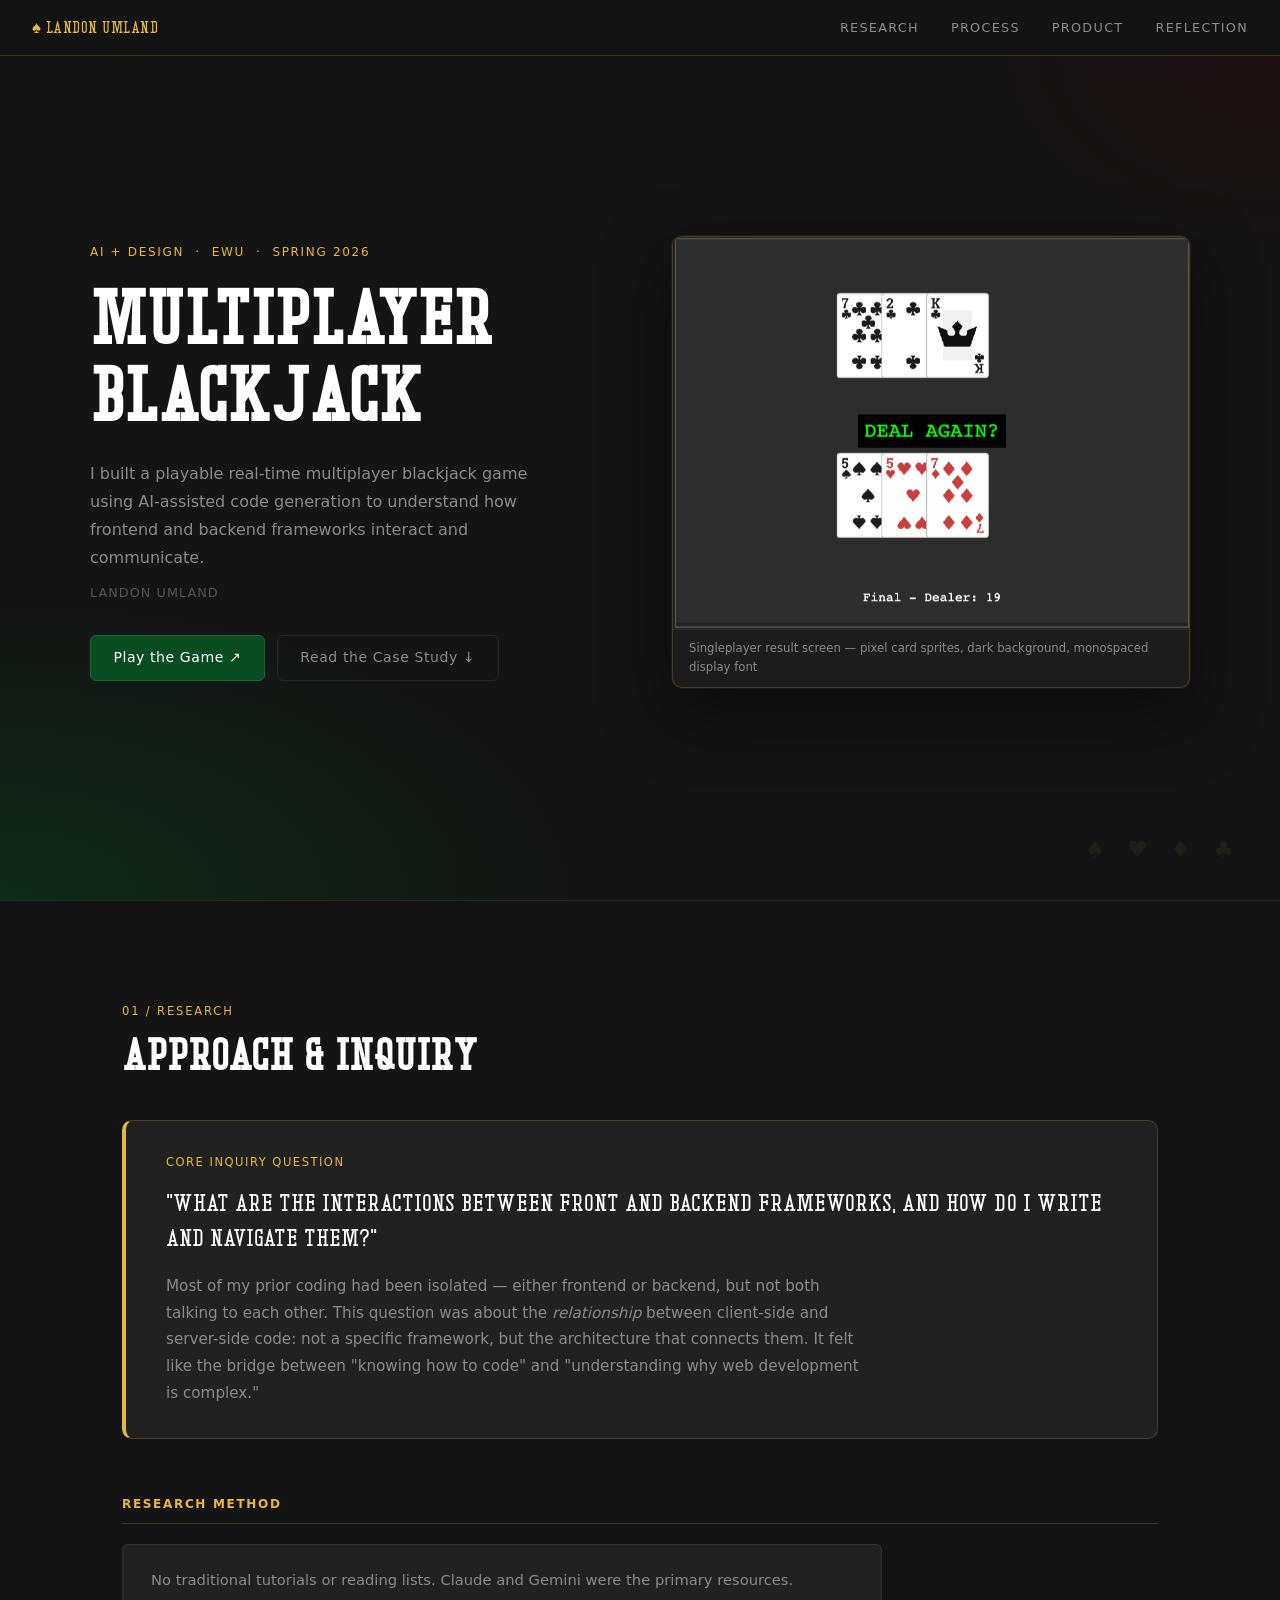
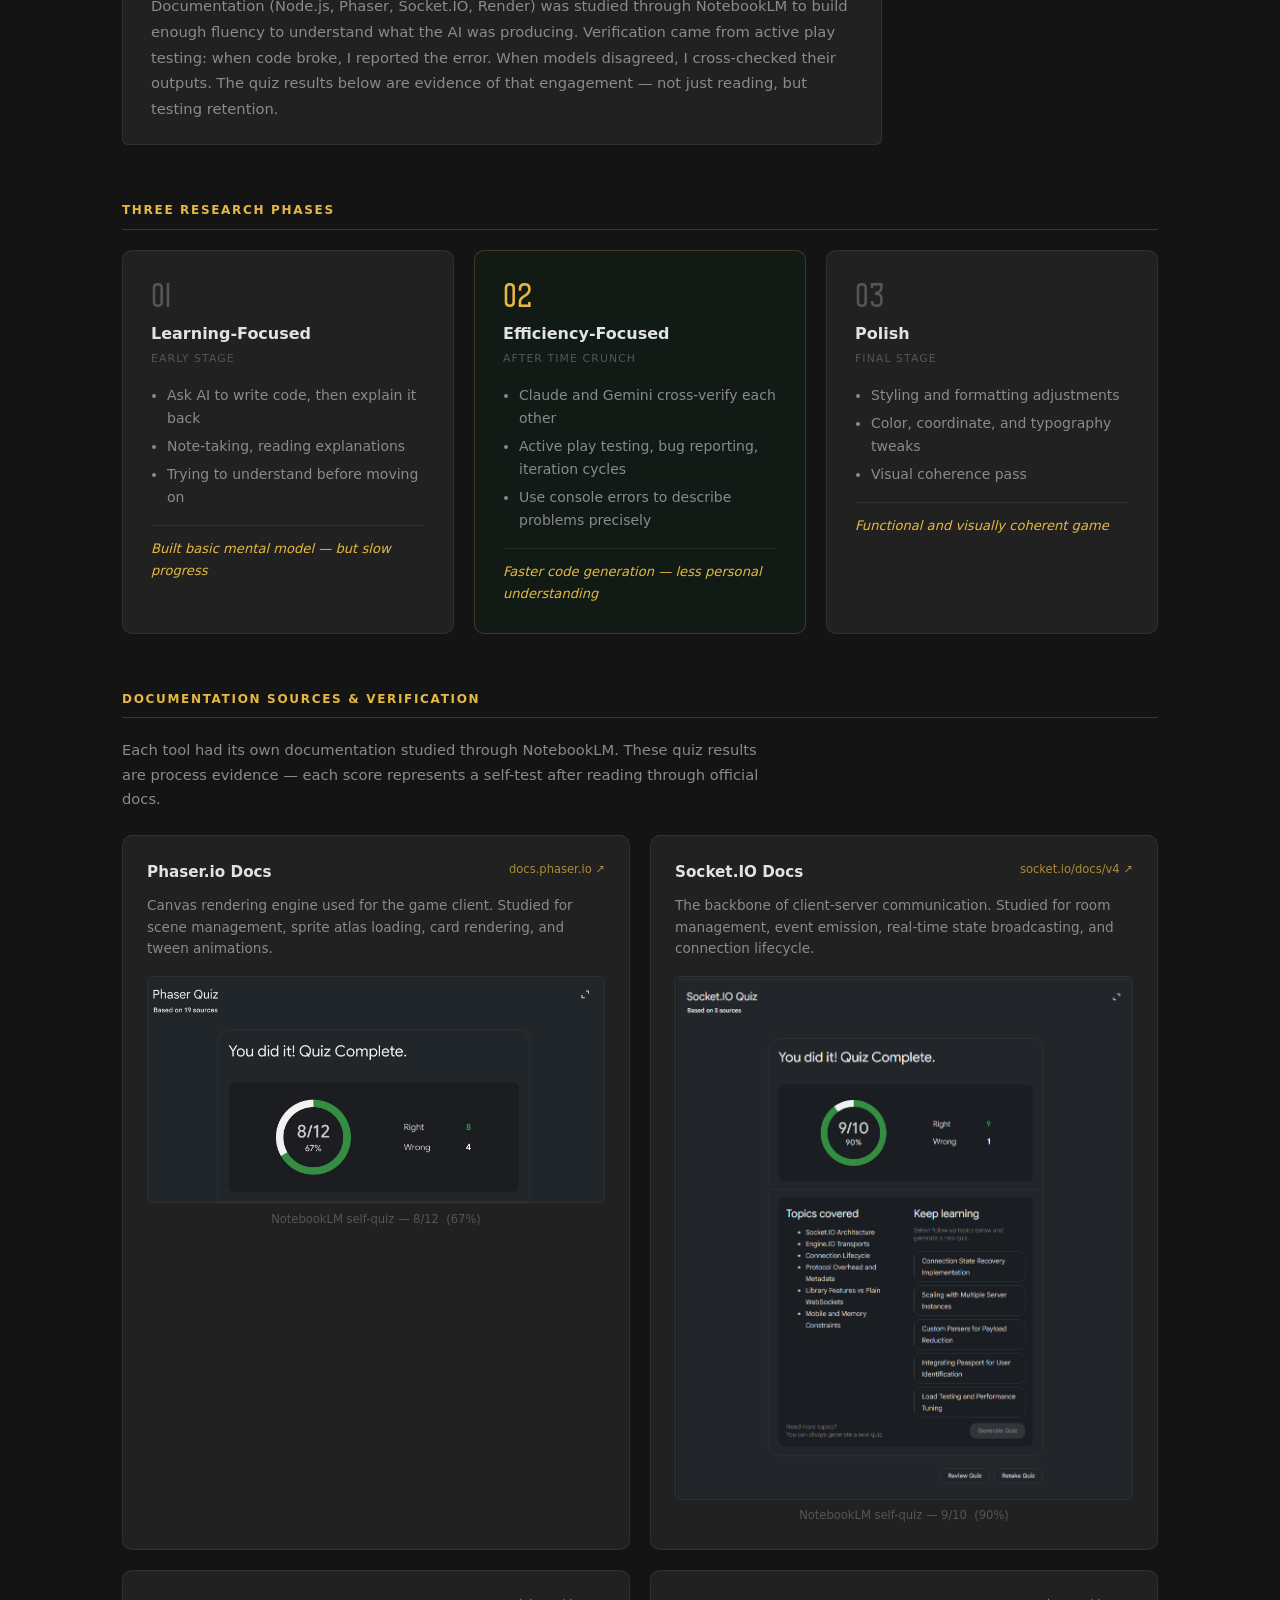
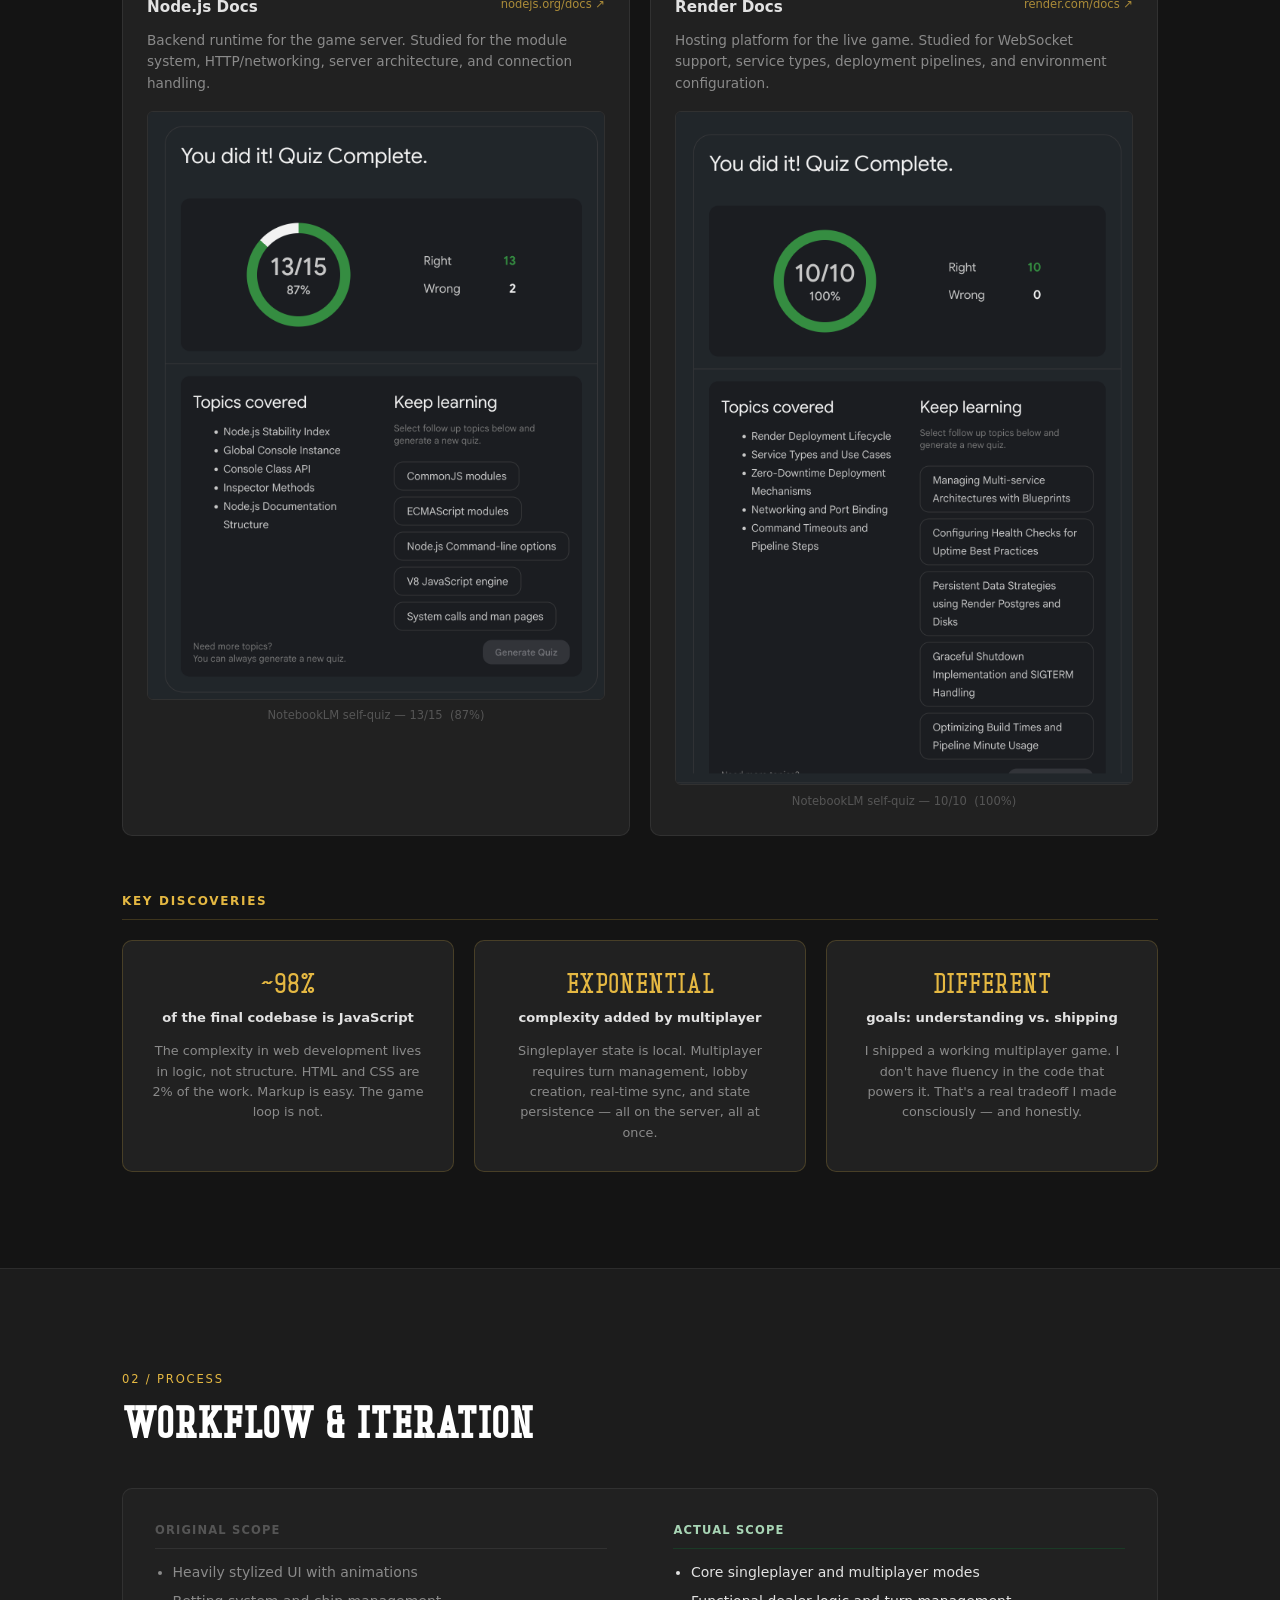
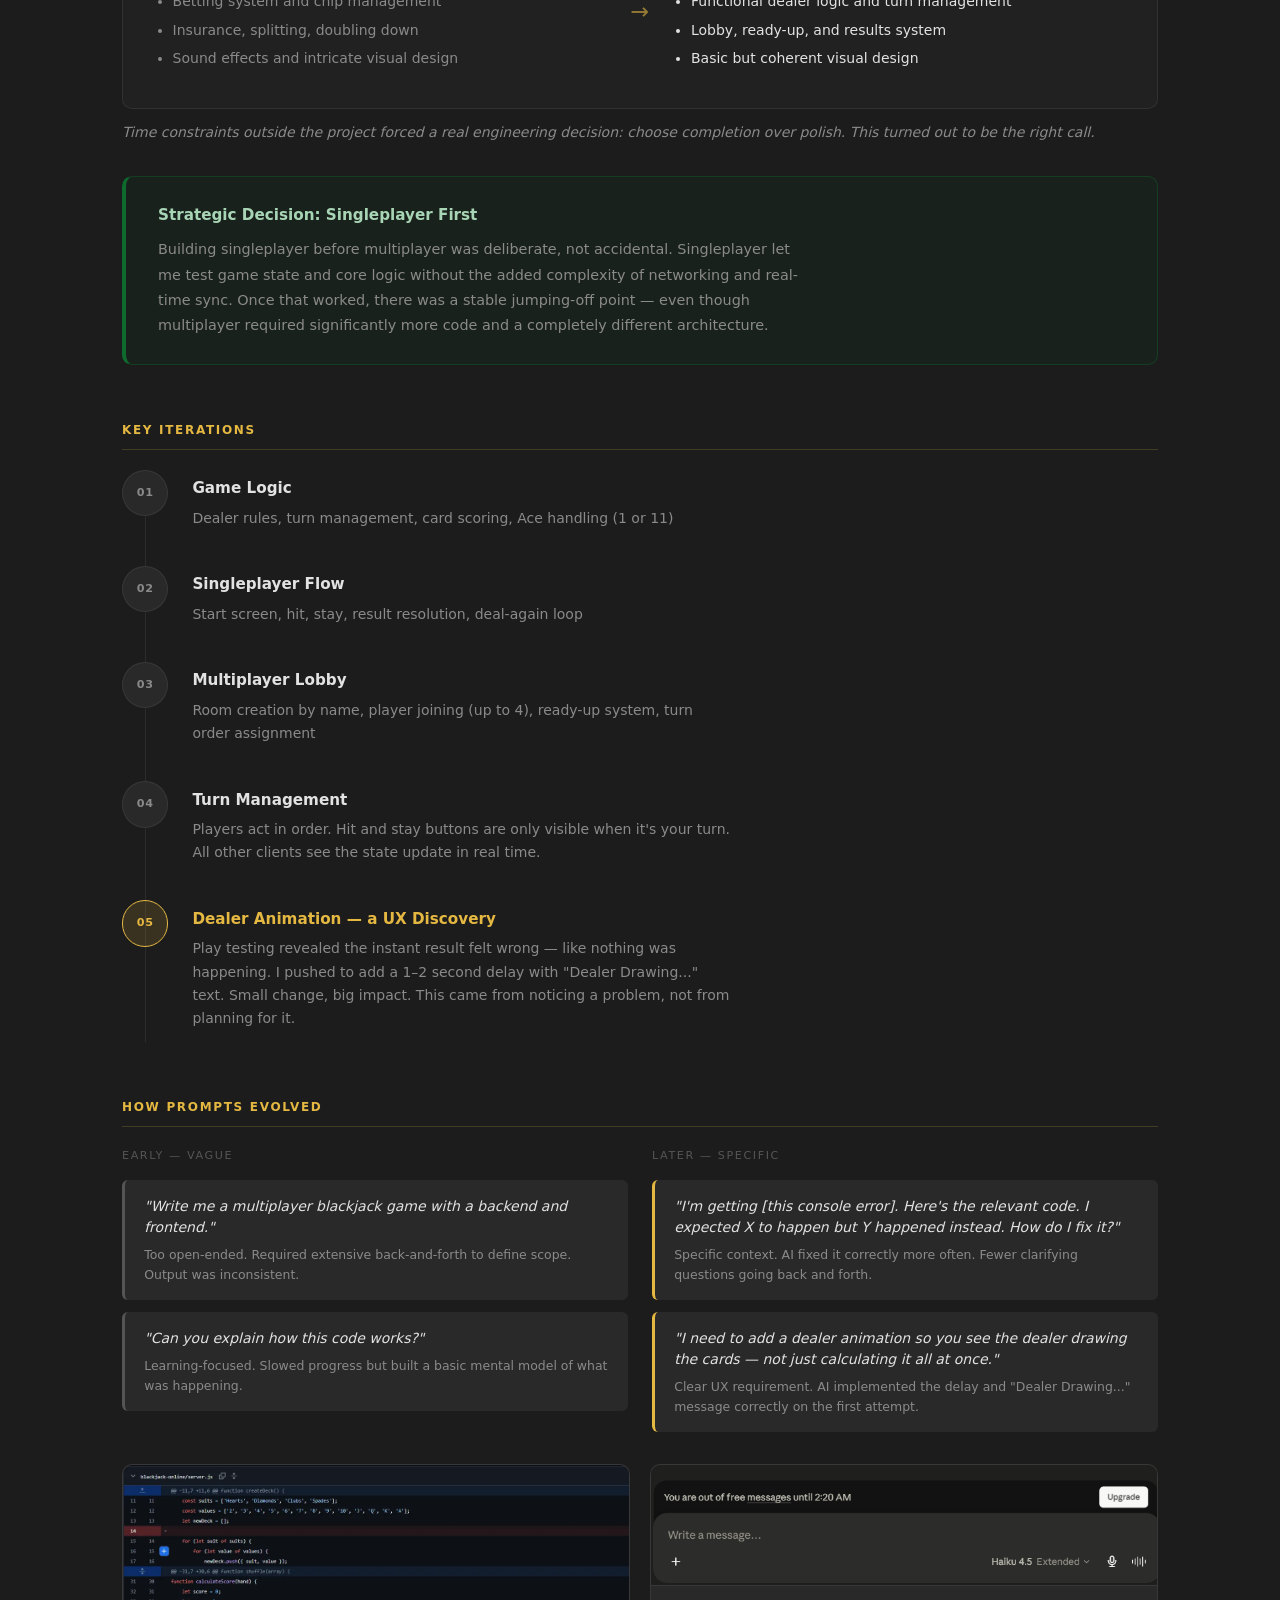
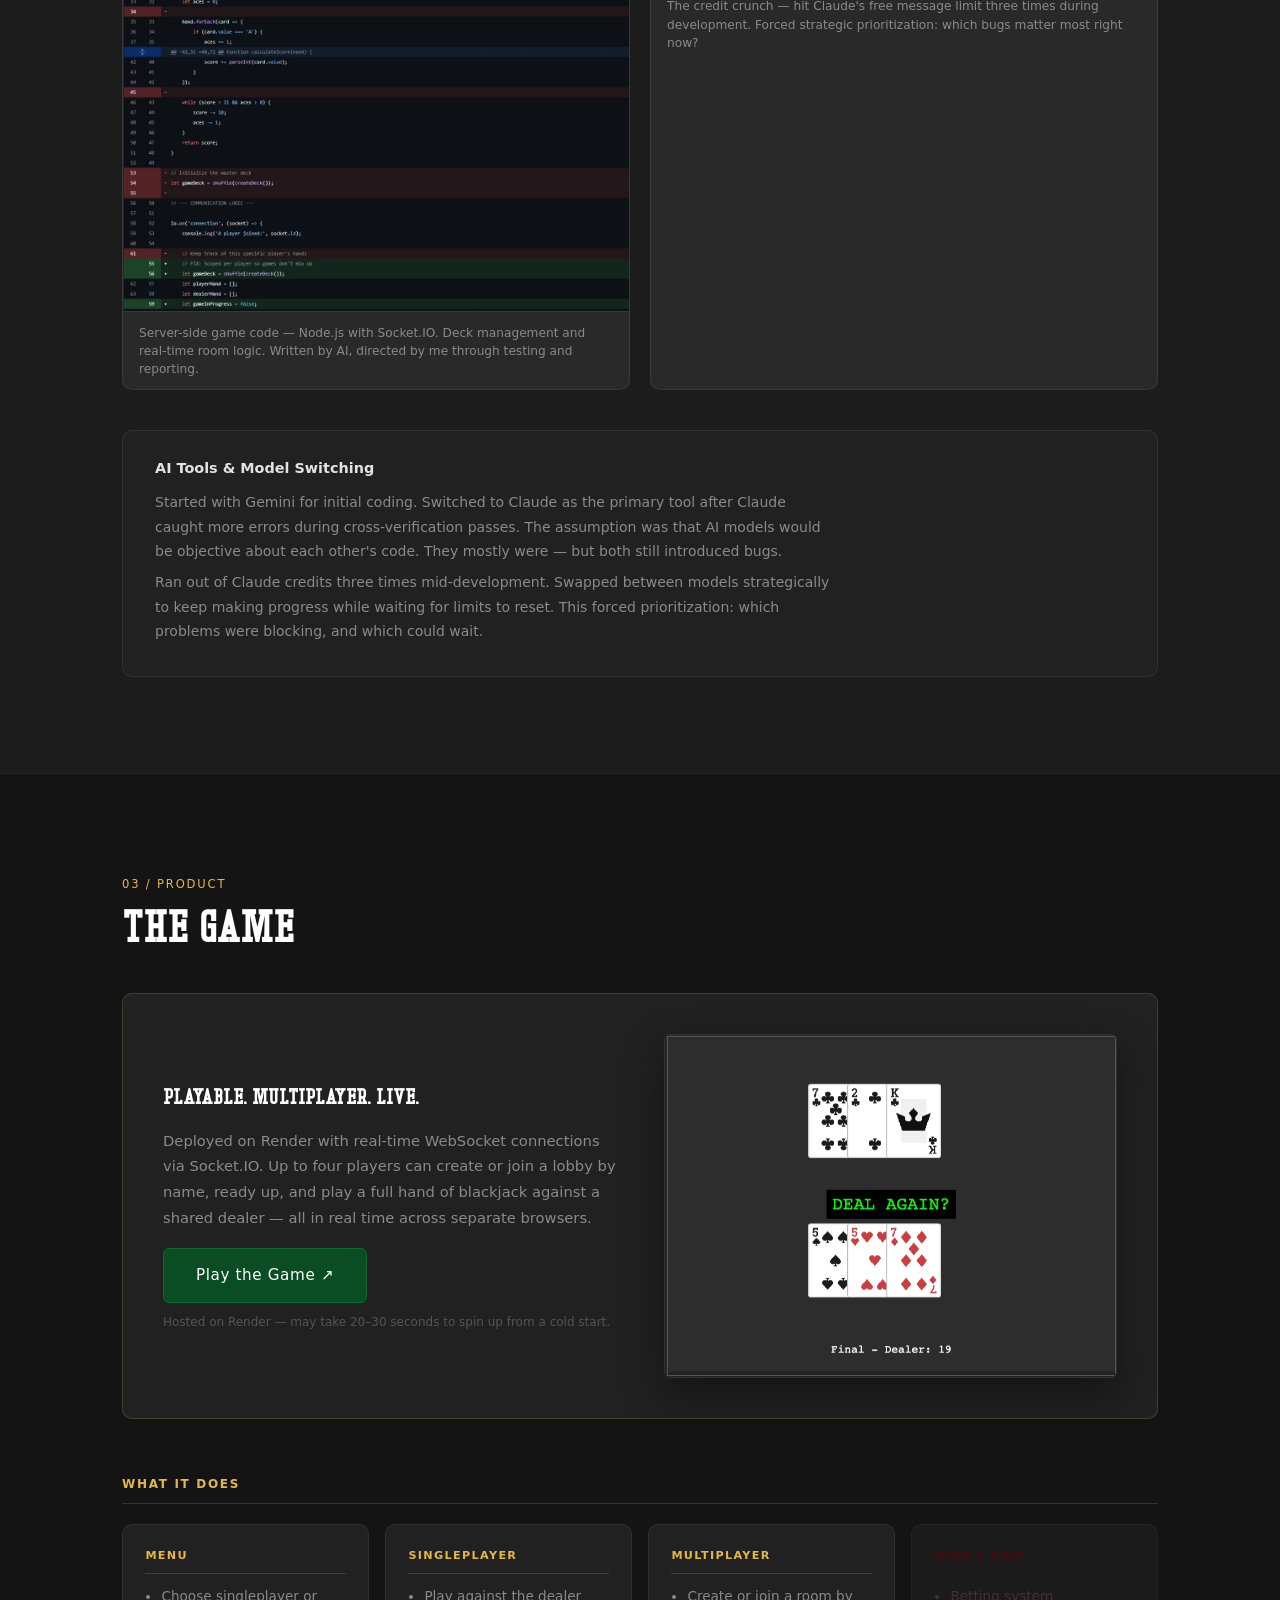
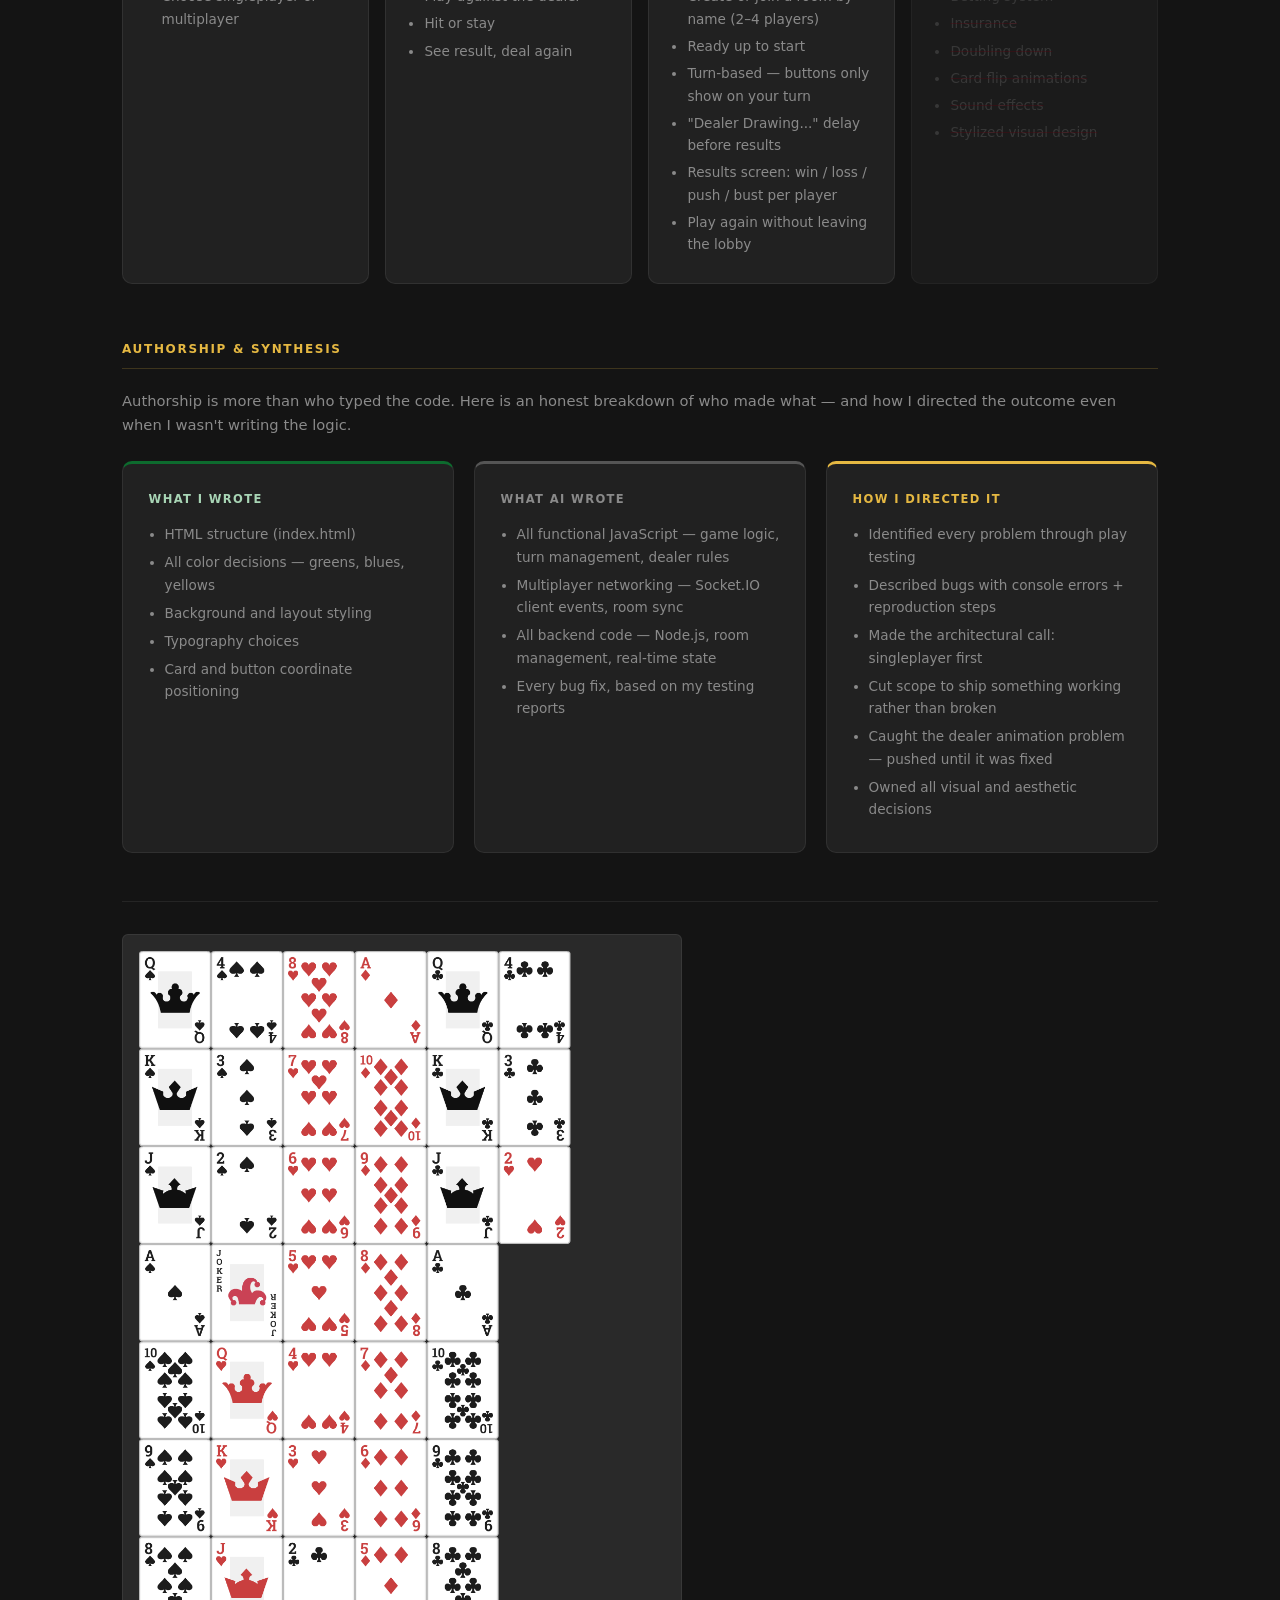
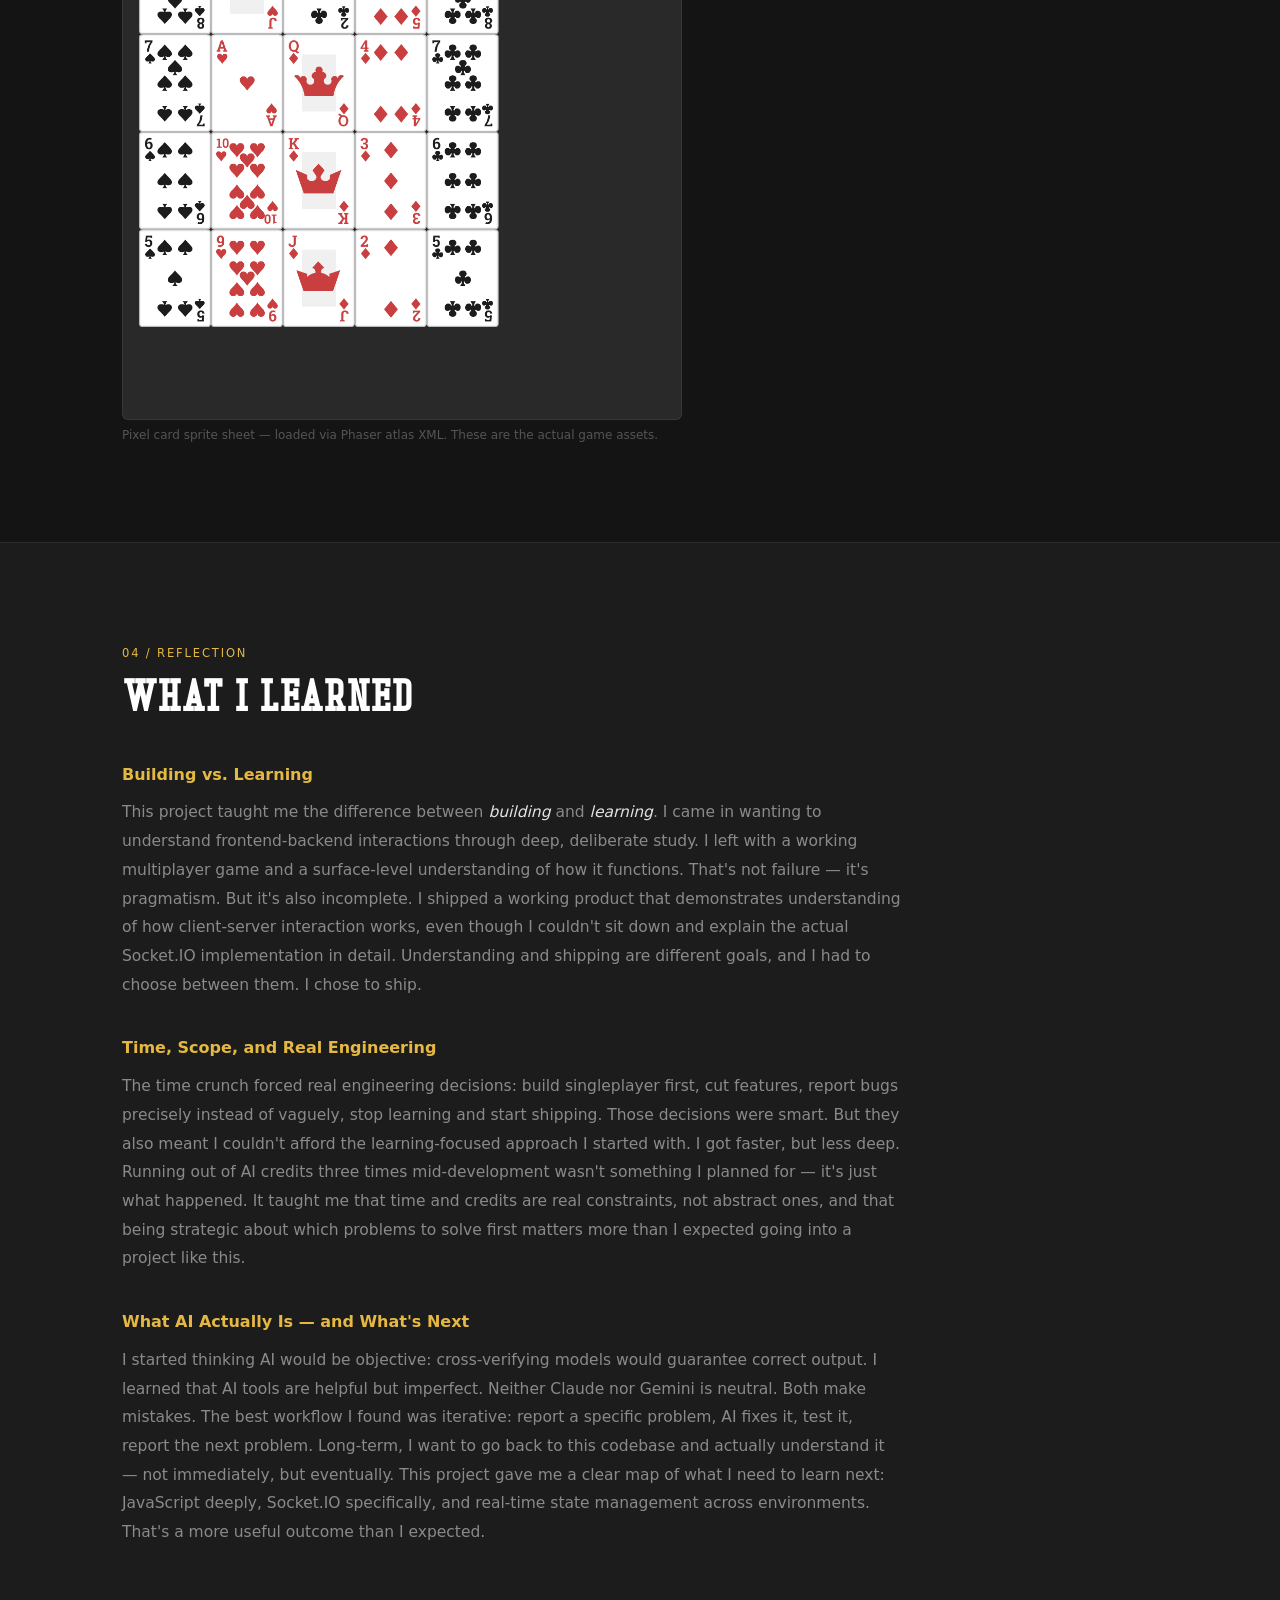
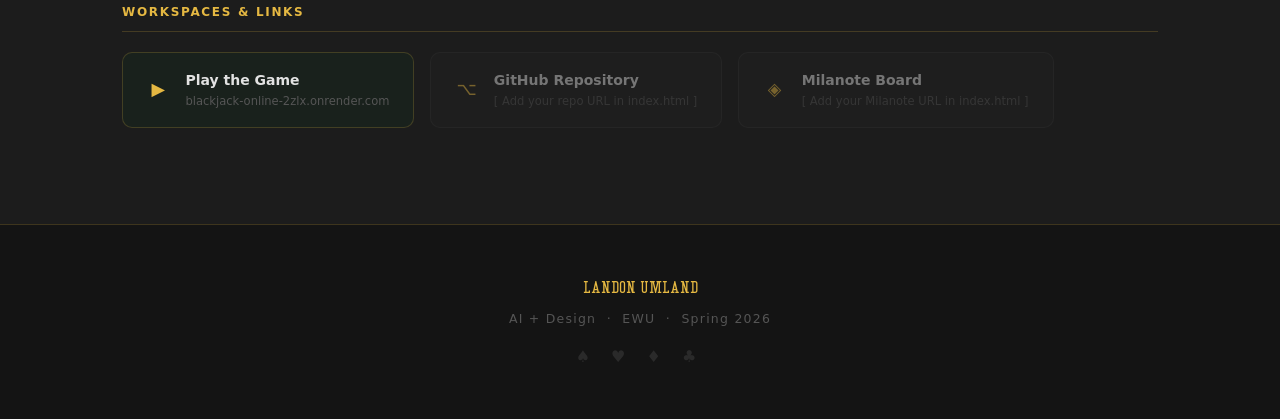
==== index.html @ e8441132 "claude code" ====
<!DOCTYPE html>
<html lang="en">
<head>
  <meta charset="UTF-8">
  <meta name="viewport" content="width=device-width, initial-scale=1.0">
  <title>Multiplayer Blackjack — Landon Umland · AI + Design</title>
  <meta name="description" content="A real-time multiplayer blackjack game built with AI collaboration. Case study by Landon Umland, AI + Design, EWU.">
  <link rel="stylesheet" href="style.css">
</head>
<body>

  <!-- ── NAVIGATION ─────────────────────── -->
  <nav class="nav" id="nav" aria-label="Site navigation">
    <span class="nav-brand">♠ Landon Umland</span>
    <ul class="nav-links" role="list">
      <li><a href="#research"   class="nav-link">Research</a></li>
      <li><a href="#process"    class="nav-link">Process</a></li>
      <li><a href="#product"    class="nav-link">Product</a></li>
      <li><a href="#reflection" class="nav-link">Reflection</a></li>
    </ul>
  </nav>

  <main>

    <!-- ════════════════════════════════════
         HERO
         ════════════════════════════════════ -->
    <section id="hero" class="hero" aria-labelledby="hero-heading">
      <div class="hero-content">

        <div class="hero-text">
          <p class="hero-meta">AI + Design &nbsp;·&nbsp; EWU &nbsp;·&nbsp; Spring 2026</p>
          <h1 class="hero-title" id="hero-heading">Multiplayer<br>Blackjack</h1>
          <p class="hero-subtitle">
            I built a playable real-time multiplayer blackjack game using AI-assisted code generation
            to understand how frontend and backend frameworks interact and communicate.
          </p>
          <p class="hero-byline">Landon Umland</p>
          <div class="hero-actions">
            <a href="https://blackjack-online-2zlx.onrender.com" target="_blank" rel="noopener" class="btn btn-primary">
              Play the Game ↗
            </a>
            <a href="#research" class="btn btn-ghost">Read the Case Study ↓</a>
          </div>
        </div>

        <figure class="hero-figure">
          <img
            src="images/game-screenshot.png"
            alt="Blackjack game showing the DEAL AGAIN screen with pixel card sprites — 7 of clubs, 2 of clubs, King of clubs vs 5 of spades, 5 of hearts, 7 of diamonds"
          >
          <figcaption>Singleplayer result screen — pixel card sprites, dark background, monospaced display font</figcaption>
        </figure>

      </div>

      <!-- Decorative suit symbols -->
      <div class="hero-suits" aria-hidden="true">
        <span>♠</span><span>♥</span><span>♦</span><span>♣</span>
      </div>
    </section>


    <!-- ════════════════════════════════════
         01 / RESEARCH
         Approach, Inquiry, Evidence
         ════════════════════════════════════ -->
    <section id="research" class="section" aria-labelledby="research-heading">
      <div class="container">

        <header class="section-header">
          <span class="section-label">01 / Research</span>
          <h2 class="section-title" id="research-heading">Approach &amp; Inquiry</h2>
        </header>

        <!-- Core Inquiry Question -->
        <div class="inquiry-block">
          <p class="inquiry-label">Core Inquiry Question</p>
          <blockquote class="inquiry-question">
            "What are the interactions between front and backend frameworks,
            and how do I write and navigate them?"
          </blockquote>
          <p class="inquiry-why">
            Most of my prior coding had been isolated — either frontend or backend, but not both talking to each other.
            This question was about the <em>relationship</em> between client-side and server-side code:
            not a specific framework, but the architecture that connects them.
            It felt like the bridge between "knowing how to code" and "understanding why web development is complex."
          </p>
        </div>

        <!-- Research Method -->
        <h3 class="subsection-title">Research Method</h3>
        <div class="method-block">
          No traditional tutorials or reading lists. Claude and Gemini were the primary resources.
          Documentation (Node.js, Phaser, Socket.IO, Render) was studied through NotebookLM to build
          enough fluency to understand what the AI was producing. Verification came from active play testing:
          when code broke, I reported the error. When models disagreed, I cross-checked their outputs.
          The quiz results below are evidence of that engagement — not just reading, but testing retention.
        </div>

        <!-- Research Phases -->
        <h3 class="subsection-title">Three Research Phases</h3>
        <div class="phase-grid">

          <article class="phase-card">
            <span class="phase-number" aria-hidden="true">01</span>
            <h4 class="phase-title">Learning-Focused</h4>
            <p class="phase-tag">Early Stage</p>
            <ul class="phase-list">
              <li>Ask AI to write code, then explain it back</li>
              <li>Note-taking, reading explanations</li>
              <li>Trying to understand before moving on</li>
            </ul>
            <p class="phase-outcome">Built basic mental model — but slow progress</p>
          </article>

          <article class="phase-card phase-card--active">
            <span class="phase-number" aria-hidden="true">02</span>
            <h4 class="phase-title">Efficiency-Focused</h4>
            <p class="phase-tag">After Time Crunch</p>
            <ul class="phase-list">
              <li>Claude and Gemini cross-verify each other</li>
              <li>Active play testing, bug reporting, iteration cycles</li>
              <li>Use console errors to describe problems precisely</li>
            </ul>
            <p class="phase-outcome">Faster code generation — less personal understanding</p>
          </article>

          <article class="phase-card">
            <span class="phase-number" aria-hidden="true">03</span>
            <h4 class="phase-title">Polish</h4>
            <p class="phase-tag">Final Stage</p>
            <ul class="phase-list">
              <li>Styling and formatting adjustments</li>
              <li>Color, coordinate, and typography tweaks</li>
              <li>Visual coherence pass</li>
            </ul>
            <p class="phase-outcome">Functional and visually coherent game</p>
          </article>

        </div>

        <!-- Documentation Sources + Quiz Evidence -->
        <h3 class="subsection-title">Documentation Sources &amp; Verification</h3>
        <p class="source-intro">
          Each tool had its own documentation studied through NotebookLM. These quiz results are process
          evidence — each score represents a self-test after reading through official docs.
        </p>

        <div class="evidence-grid">

          <article class="evidence-card">
            <div class="evidence-header">
              <h4>Phaser.io Docs</h4>
              <a href="https://docs.phaser.io/" target="_blank" rel="noopener" class="source-link">docs.phaser.io ↗</a>
            </div>
            <p class="evidence-desc">
              Canvas rendering engine used for the game client. Studied for scene management,
              sprite atlas loading, card rendering, and tween animations.
            </p>
            <figure class="evidence-figure">
              <img src="images/quiz-phaser.png" alt="Phaser NotebookLM quiz result: 8 out of 12 correct, 67%" loading="lazy">
              <figcaption>NotebookLM self-quiz — 8/12 &nbsp;(67%)</figcaption>
            </figure>
          </article>

          <article class="evidence-card">
            <div class="evidence-header">
              <h4>Socket.IO Docs</h4>
              <a href="https://socket.io/docs/v4/" target="_blank" rel="noopener" class="source-link">socket.io/docs/v4 ↗</a>
            </div>
            <p class="evidence-desc">
              The backbone of client-server communication. Studied for room management,
              event emission, real-time state broadcasting, and connection lifecycle.
            </p>
            <figure class="evidence-figure">
              <img src="images/quiz-socketio.png" alt="Socket.IO NotebookLM quiz result: 9 out of 10 correct, 90%" loading="lazy">
              <figcaption>NotebookLM self-quiz — 9/10 &nbsp;(90%)</figcaption>
            </figure>
          </article>

          <article class="evidence-card">
            <div class="evidence-header">
              <h4>Node.js Docs</h4>
              <a href="https://nodejs.org/docs/latest/api/" target="_blank" rel="noopener" class="source-link">nodejs.org/docs ↗</a>
            </div>
            <p class="evidence-desc">
              Backend runtime for the game server. Studied for the module system,
              HTTP/networking, server architecture, and connection handling.
            </p>
            <figure class="evidence-figure">
              <img src="images/quiz-nodejs.png" alt="Node.js NotebookLM quiz result: 13 out of 15 correct, 87%" loading="lazy">
              <figcaption>NotebookLM self-quiz — 13/15 &nbsp;(87%)</figcaption>
            </figure>
          </article>

          <article class="evidence-card">
            <div class="evidence-header">
              <h4>Render Docs</h4>
              <a href="https://render.com/docs" target="_blank" rel="noopener" class="source-link">render.com/docs ↗</a>
            </div>
            <p class="evidence-desc">
              Hosting platform for the live game. Studied for WebSocket support, service types,
              deployment pipelines, and environment configuration.
            </p>
            <figure class="evidence-figure">
              <img src="images/quiz-render.png" alt="Render NotebookLM quiz result: 10 out of 10 correct, 100%" loading="lazy">
              <figcaption>NotebookLM self-quiz — 10/10 &nbsp;(100%)</figcaption>
            </figure>
          </article>

        </div>

        <!-- Key Discoveries -->
        <h3 class="subsection-title">Key Discoveries</h3>
        <div class="discovery-grid">

          <div class="discovery-card">
            <p class="discovery-stat">~98%</p>
            <p class="discovery-label">of the final codebase is JavaScript</p>
            <p class="discovery-note">
              The complexity in web development lives in logic, not structure.
              HTML and CSS are 2% of the work. Markup is easy. The game loop is not.
            </p>
          </div>

          <div class="discovery-card">
            <p class="discovery-stat">Exponential</p>
            <p class="discovery-label">complexity added by multiplayer</p>
            <p class="discovery-note">
              Singleplayer state is local. Multiplayer requires turn management, lobby creation,
              real-time sync, and state persistence — all on the server, all at once.
            </p>
          </div>

          <div class="discovery-card">
            <p class="discovery-stat">Different</p>
            <p class="discovery-label">goals: understanding vs. shipping</p>
            <p class="discovery-note">
              I shipped a working multiplayer game. I don't have fluency in the code that powers it.
              That's a real tradeoff I made consciously — and honestly.
            </p>
          </div>

        </div>

      </div>
    </section>


    <!-- ════════════════════════════════════
         02 / PROCESS
         Workflow, Iteration, Pivots
         ════════════════════════════════════ -->
    <section id="process" class="section section--alt" aria-labelledby="process-heading">
      <div class="container">

        <header class="section-header">
          <span class="section-label">02 / Process</span>
          <h2 class="section-title" id="process-heading">Workflow &amp; Iteration</h2>
        </header>

        <!-- Scope Pivot -->
        <div class="pivot-block">
          <div class="pivot-col">
            <h3 class="pivot-label pivot-label--original">Original Scope</h3>
            <ul class="pivot-list">
              <li>Heavily stylized UI with animations</li>
              <li>Betting system and chip management</li>
              <li>Insurance, splitting, doubling down</li>
              <li>Sound effects and intricate visual design</li>
            </ul>
          </div>
          <div class="pivot-arrow" aria-hidden="true">→</div>
          <div class="pivot-col">
            <h3 class="pivot-label pivot-label--actual">Actual Scope</h3>
            <ul class="pivot-list pivot-list--actual">
              <li>Core singleplayer and multiplayer modes</li>
              <li>Functional dealer logic and turn management</li>
              <li>Lobby, ready-up, and results system</li>
              <li>Basic but coherent visual design</li>
            </ul>
          </div>
        </div>
        <p class="pivot-reason">
          Time constraints outside the project forced a real engineering decision: choose completion over polish.
          This turned out to be the right call.
        </p>

        <!-- Strategic Decision -->
        <div class="strategy-callout">
          <h3>Strategic Decision: Singleplayer First</h3>
          <p>
            Building singleplayer before multiplayer was deliberate, not accidental. Singleplayer let me test
            game state and core logic without the added complexity of networking and real-time sync.
            Once that worked, there was a stable jumping-off point — even though multiplayer required
            significantly more code and a completely different architecture.
          </p>
        </div>

        <!-- Iteration Timeline -->
        <h3 class="subsection-title">Key Iterations</h3>
        <ol class="timeline">

          <li class="timeline-item">
            <span class="timeline-number">01</span>
            <div class="timeline-content">
              <h4>Game Logic</h4>
              <p>Dealer rules, turn management, card scoring, Ace handling (1 or 11)</p>
            </div>
          </li>

          <li class="timeline-item">
            <span class="timeline-number">02</span>
            <div class="timeline-content">
              <h4>Singleplayer Flow</h4>
              <p>Start screen, hit, stay, result resolution, deal-again loop</p>
            </div>
          </li>

          <li class="timeline-item">
            <span class="timeline-number">03</span>
            <div class="timeline-content">
              <h4>Multiplayer Lobby</h4>
              <p>Room creation by name, player joining (up to 4), ready-up system, turn order assignment</p>
            </div>
          </li>

          <li class="timeline-item">
            <span class="timeline-number">04</span>
            <div class="timeline-content">
              <h4>Turn Management</h4>
              <p>
                Players act in order. Hit and stay buttons are only visible when it's your turn.
                All other clients see the state update in real time.
              </p>
            </div>
          </li>

          <li class="timeline-item timeline-item--gold">
            <span class="timeline-number">05</span>
            <div class="timeline-content">
              <h4>Dealer Animation — a UX Discovery</h4>
              <p>
                Play testing revealed the instant result felt wrong — like nothing was happening.
                I pushed to add a 1–2 second delay with "Dealer Drawing..." text. Small change, big impact.
                This came from noticing a problem, not from planning for it.
              </p>
            </div>
          </li>

        </ol>

        <!-- Prompt Evolution -->
        <h3 class="subsection-title">How Prompts Evolved</h3>
        <div class="prompt-evolution">

          <div class="prompt-stage">
            <span class="prompt-stage-label">Early — Vague</span>
            <div class="prompt-example prompt-example--vague">
              <p class="prompt-text">"Write me a multiplayer blackjack game with a backend and frontend."</p>
              <p class="prompt-result">Too open-ended. Required extensive back-and-forth to define scope. Output was inconsistent.</p>
            </div>
            <div class="prompt-example prompt-example--vague">
              <p class="prompt-text">"Can you explain how this code works?"</p>
              <p class="prompt-result">Learning-focused. Slowed progress but built a basic mental model of what was happening.</p>
            </div>
          </div>

          <div class="prompt-stage">
            <span class="prompt-stage-label">Later — Specific</span>
            <div class="prompt-example prompt-example--specific">
              <p class="prompt-text">"I'm getting [this console error]. Here's the relevant code. I expected X to happen but Y happened instead. How do I fix it?"</p>
              <p class="prompt-result">Specific context. AI fixed it correctly more often. Fewer clarifying questions going back and forth.</p>
            </div>
            <div class="prompt-example prompt-example--specific">
              <p class="prompt-text">"I need to add a dealer animation so you see the dealer drawing the cards — not just calculating it all at once."</p>
              <p class="prompt-result">Clear UX requirement. AI implemented the delay and "Dealer Drawing..." message correctly on the first attempt.</p>
            </div>
          </div>

        </div>

        <!-- Process Screenshots -->
        <div class="process-images">

          <figure class="process-figure">
            <img
              src="images/server-code.png"
              alt="Server-side JavaScript code open in a dark editor showing deck initialization and Socket.IO connection logic"
              loading="lazy"
            >
            <figcaption>
              Server-side game code — Node.js with Socket.IO. Deck management and real-time room logic.
              Written by AI, directed by me through testing and reporting.
            </figcaption>
          </figure>

          <figure class="process-figure">
            <img
              src="images/credit-limit.png"
              alt="Claude message: You are out of free messages until 2:20 AM"
              loading="lazy"
            >
            <figcaption>
              The credit crunch — hit Claude's free message limit three times during development.
              Forced strategic prioritization: which bugs matter most right now?
            </figcaption>
          </figure>

        </div>

        <!-- Model Switching Note -->
        <div class="model-note">
          <h3>AI Tools &amp; Model Switching</h3>
          <p>
            Started with Gemini for initial coding. Switched to Claude as the primary tool after Claude caught
            more errors during cross-verification passes. The assumption was that AI models would be objective
            about each other's code. They mostly were — but both still introduced bugs.
          </p>
          <p>
            Ran out of Claude credits three times mid-development. Swapped between models strategically
            to keep making progress while waiting for limits to reset. This forced prioritization:
            which problems were blocking, and which could wait.
          </p>
        </div>

      </div>
    </section>


    <!-- ════════════════════════════════════
         03 / PRODUCT
         The Game, Authorship, Synthesis
         ════════════════════════════════════ -->
    <section id="product" class="section" aria-labelledby="product-heading">
      <div class="container">

        <header class="section-header">
          <span class="section-label">03 / Product</span>
          <h2 class="section-title" id="product-heading">The Game</h2>
        </header>

        <!-- Live Game CTA -->
        <div class="product-cta">
          <div class="product-cta-text">
            <h3>Playable. Multiplayer. Live.</h3>
            <p>
              Deployed on Render with real-time WebSocket connections via Socket.IO.
              Up to four players can create or join a lobby by name, ready up, and play a full hand
              of blackjack against a shared dealer — all in real time across separate browsers.
            </p>
            <a href="https://blackjack-online-2zlx.onrender.com" target="_blank" rel="noopener" class="btn btn-primary btn-large">
              Play the Game ↗
            </a>
            <p class="cta-note">Hosted on Render — may take 20–30 seconds to spin up from a cold start.</p>
          </div>
          <figure class="product-screenshot">
            <img
              src="images/game-screenshot.png"
              alt="The blackjack game showing card sprites on a dark background with a DEAL AGAIN prompt"
              loading="lazy"
            >
          </figure>
        </div>

        <!-- Feature Breakdown -->
        <h3 class="subsection-title">What It Does</h3>
        <div class="feature-grid">

          <div class="feature-group">
            <h4 class="feature-group-title">Menu</h4>
            <ul class="feature-list">
              <li>Choose singleplayer or multiplayer</li>
            </ul>
          </div>

          <div class="feature-group">
            <h4 class="feature-group-title">Singleplayer</h4>
            <ul class="feature-list">
              <li>Play against the dealer</li>
              <li>Hit or stay</li>
              <li>See result, deal again</li>
            </ul>
          </div>

          <div class="feature-group">
            <h4 class="feature-group-title">Multiplayer</h4>
            <ul class="feature-list">
              <li>Create or join a room by name (2–4 players)</li>
              <li>Ready up to start</li>
              <li>Turn-based — buttons only show on your turn</li>
              <li>"Dealer Drawing..." delay before results</li>
              <li>Results screen: win / loss / push / bust per player</li>
              <li>Play again without leaving the lobby</li>
            </ul>
          </div>

          <div class="feature-group feature-group--cut">
            <h4 class="feature-group-title">Didn't Ship</h4>
            <ul class="feature-list feature-list--cut">
              <li>Betting system</li>
              <li>Insurance</li>
              <li>Doubling down</li>
              <li>Card flip animations</li>
              <li>Sound effects</li>
              <li>Stylized visual design</li>
            </ul>
          </div>

        </div>

        <!-- Authorship -->
        <h3 class="subsection-title">Authorship &amp; Synthesis</h3>
        <p class="authorship-intro">
          Authorship is more than who typed the code. Here is an honest breakdown of who made what —
          and how I directed the outcome even when I wasn't writing the logic.
        </p>

        <div class="authorship-grid">

          <div class="authorship-col authorship-col--me">
            <h4>What I Wrote</h4>
            <ul>
              <li>HTML structure (index.html)</li>
              <li>All color decisions — greens, blues, yellows</li>
              <li>Background and layout styling</li>
              <li>Typography choices</li>
              <li>Card and button coordinate positioning</li>
            </ul>
          </div>

          <div class="authorship-col authorship-col--ai">
            <h4>What AI Wrote</h4>
            <ul>
              <li>All functional JavaScript — game logic, turn management, dealer rules</li>
              <li>Multiplayer networking — Socket.IO client events, room sync</li>
              <li>All backend code — Node.js, room management, real-time state</li>
              <li>Every bug fix, based on my testing reports</li>
            </ul>
          </div>

          <div class="authorship-col authorship-col--direction">
            <h4>How I Directed It</h4>
            <ul>
              <li>Identified every problem through play testing</li>
              <li>Described bugs with console errors + reproduction steps</li>
              <li>Made the architectural call: singleplayer first</li>
              <li>Cut scope to ship something working rather than broken</li>
              <li>Caught the dealer animation problem — pushed until it was fixed</li>
              <li>Owned all visual and aesthetic decisions</li>
            </ul>
          </div>

        </div>

        <!-- Card Sprite Asset Note -->
        <div class="asset-note">
          <figure class="asset-figure">
            <img
              src="images/playing-cards.png"
              alt="Pixel art playing card sprite sheet — full deck of cards on a white background, used in the game"
              loading="lazy"
            >
            <figcaption>Pixel card sprite sheet — loaded via Phaser atlas XML. These are the actual game assets.</figcaption>
          </figure>
        </div>

      </div>
    </section>


    <!-- ════════════════════════════════════
         04 / REFLECTION
         Learning, What Changed, What's Next
         ════════════════════════════════════ -->
    <section id="reflection" class="section section--alt" aria-labelledby="reflection-heading">
      <div class="container">

        <header class="section-header">
          <span class="section-label">04 / Reflection</span>
          <h2 class="section-title" id="reflection-heading">What I Learned</h2>
        </header>

        <div class="reflection-body">

          <div class="reflection-para">
            <h3>Building vs. Learning</h3>
            <p>
              This project taught me the difference between <em>building</em> and <em>learning</em>.
              I came in wanting to understand frontend-backend interactions through deep, deliberate study.
              I left with a working multiplayer game and a surface-level understanding of how it functions.
              That's not failure — it's pragmatism. But it's also incomplete.
              I shipped a working product that demonstrates understanding of how client-server interaction works,
              even though I couldn't sit down and explain the actual Socket.IO implementation in detail.
              Understanding and shipping are different goals, and I had to choose between them.
              I chose to ship.
            </p>
          </div>

          <div class="reflection-para">
            <h3>Time, Scope, and Real Engineering</h3>
            <p>
              The time crunch forced real engineering decisions: build singleplayer first, cut features,
              report bugs precisely instead of vaguely, stop learning and start shipping.
              Those decisions were smart. But they also meant I couldn't afford the learning-focused
              approach I started with. I got faster, but less deep.
              Running out of AI credits three times mid-development wasn't something I planned for —
              it's just what happened. It taught me that time and credits are real constraints, not abstract ones,
              and that being strategic about which problems to solve first matters more than I expected
              going into a project like this.
            </p>
          </div>

          <div class="reflection-para">
            <h3>What AI Actually Is — and What's Next</h3>
            <p>
              I started thinking AI would be objective: cross-verifying models would guarantee correct output.
              I learned that AI tools are helpful but imperfect. Neither Claude nor Gemini is neutral.
              Both make mistakes. The best workflow I found was iterative: report a specific problem,
              AI fixes it, test it, report the next problem. Long-term, I want to go back to this codebase
              and actually understand it — not immediately, but eventually.
              This project gave me a clear map of what I need to learn next:
              JavaScript deeply, Socket.IO specifically, and real-time state management across environments.
              That's a more useful outcome than I expected.
            </p>
          </div>

        </div>

        <!-- Workspace Links -->
        <h3 class="subsection-title">Workspaces &amp; Links</h3>
        <div class="links-row">

          <a href="https://blackjack-online-2zlx.onrender.com" target="_blank" rel="noopener" class="workspace-link workspace-link--primary">
            <span class="link-icon" aria-hidden="true">▶</span>
            <span class="link-text">
              <strong>Play the Game</strong>
              <small>blackjack-online-2zlx.onrender.com</small>
            </span>
          </a>

          <!-- Replace [YOUR-GITHUB-URL] with your actual GitHub repo URL -->
          <span class="workspace-link workspace-link--placeholder" title="Add your GitHub repo URL to the HTML">
            <span class="link-icon" aria-hidden="true">⌥</span>
            <span class="link-text">
              <strong>GitHub Repository</strong>
              <small>[ Add your repo URL in index.html ]</small>
            </span>
          </span>

          <!-- Replace [YOUR-MILANOTE-URL] with your actual Milanote board URL -->
          <span class="workspace-link workspace-link--placeholder" title="Add your Milanote board URL to the HTML">
            <span class="link-icon" aria-hidden="true">◈</span>
            <span class="link-text">
              <strong>Milanote Board</strong>
              <small>[ Add your Milanote URL in index.html ]</small>
            </span>
          </span>

        </div>

      </div>
    </section>

  </main>


  <!-- ── FOOTER ─────────────────────────── -->
  <footer class="footer">
    <div class="container footer-inner">
      <p class="footer-name">Landon Umland</p>
      <p class="footer-course">AI + Design &nbsp;·&nbsp; EWU &nbsp;·&nbsp; Spring 2026</p>
      <p class="footer-suits" aria-hidden="true">♠ ♥ ♦ ♣</p>
    </div>
  </footer>


  <!-- Highlight active nav link based on scroll position -->
  <script>
    const sections = document.querySelectorAll('section[id]');
    const navLinks = document.querySelectorAll('.nav-link');

    const observer = new IntersectionObserver(
      (entries) => {
        entries.forEach((entry) => {
          if (entry.isIntersecting) {
            navLinks.forEach((link) => {
              link.classList.toggle(
                'nav-link--active',
                link.getAttribute('href') === '#' + entry.target.id
              );
            });
          }
        });
      },
      { rootMargin: '-20% 0px -70% 0px' }
    );

    sections.forEach((section) => observer.observe(section));
  </script>

</body>
</html>
---- style.css ----
/* ==========================================
   MULTIPLAYER BLACKJACK — Project Site
   Landon Umland · AI + Design · EWU
   Design: Classic casino meets modern minimal
   ========================================== */

@font-face {
  font-family: 'JqkasWild';
  src: url('fonts/JqkasWild.ttf') format('truetype');
  font-weight: normal;
  font-style: normal;
  font-display: swap;
}

/* ── DESIGN TOKENS ───────────────────────── */
:root {
  --casino-green:       #0a4d22;
  --casino-green-light: #0d6b2e;
  --velvet-red:         #7a0010;
  --gold:               #e5b842;
  --gold-dim:           rgba(229, 184, 66, 0.14);
  --gold-border:        rgba(229, 184, 66, 0.22);

  --dark-bg:   #141414;
  --surface:   #1c1c1c;
  --surface-2: #212121;
  --surface-3: #292929;

  --text:       #e2e2e2;
  --text-muted: #8a8a8a;
  --text-dim:   #555;

  --border:      rgba(255, 255, 255, 0.07);
  --border-gold: rgba(229, 184, 66, 0.2);

  --font-display: 'JqkasWild', Georgia, serif;
  --font-body:    'Inter', system-ui, -apple-system, sans-serif;

  --radius:    6px;
  --radius-lg: 10px;

  --section-pad:  96px;
  --container-max: 1100px;
}

/* ── RESET ───────────────────────────────── */
*, *::before, *::after {
  box-sizing: border-box;
  margin: 0;
  padding: 0;
}

html {
  scroll-behavior: smooth;
}

body {
  background: var(--dark-bg);
  color: var(--text);
  font-family: var(--font-body);
  font-size: 16px;
  line-height: 1.65;
  -webkit-font-smoothing: antialiased;
}

img {
  display: block;
  max-width: 100%;
  height: auto;
}

a {
  color: inherit;
  text-decoration: none;
}

ul, ol {
  list-style: none;
}

/* ── LAYOUT ──────────────────────────────── */
.container {
  max-width: var(--container-max);
  margin: 0 auto;
  padding: 0 2rem;
}

.section {
  padding: var(--section-pad) 0;
  border-top: 1px solid var(--border);
}

.section--alt {
  background: var(--surface);
}

/* ── NAVIGATION ──────────────────────────── */
.nav {
  position: sticky;
  top: 0;
  z-index: 100;
  background: rgba(20, 20, 20, 0.96);
  backdrop-filter: blur(10px);
  -webkit-backdrop-filter: blur(10px);
  border-bottom: 1px solid var(--border-gold);
  height: 56px;
  display: flex;
  align-items: center;
  justify-content: space-between;
  padding: 0 2rem;
}

.nav-brand {
  font-family: var(--font-display);
  font-size: 1.05rem;
  color: var(--gold);
  letter-spacing: 0.03em;
}

.nav-links {
  display: flex;
  gap: 2rem;
  align-items: center;
}

.nav-link {
  font-size: 0.8rem;
  letter-spacing: 0.1em;
  text-transform: uppercase;
  color: var(--text-muted);
  transition: color 0.2s;
  padding-bottom: 3px;
  border-bottom: 2px solid transparent;
  transition: color 0.2s, border-color 0.2s;
}

.nav-link:hover,
.nav-link--active {
  color: var(--gold);
  border-bottom-color: var(--gold);
}

/* ── BUTTONS ─────────────────────────────── */
.btn {
  display: inline-flex;
  align-items: center;
  gap: 0.4rem;
  padding: 0.65rem 1.4rem;
  border-radius: var(--radius);
  font-size: 0.88rem;
  font-weight: 500;
  letter-spacing: 0.04em;
  cursor: pointer;
  border: 1px solid transparent;
  transition: background 0.2s, color 0.2s, border-color 0.2s;
}

.btn-primary {
  background: var(--casino-green);
  color: #fff;
  border-color: var(--casino-green-light);
}

.btn-primary:hover {
  background: var(--casino-green-light);
  color: var(--gold);
  border-color: var(--gold);
}

.btn-ghost {
  background: transparent;
  color: var(--text-muted);
  border-color: var(--border);
}

.btn-ghost:hover {
  color: var(--text);
  border-color: var(--text-muted);
}

.btn-large {
  padding: 0.85rem 2rem;
  font-size: 0.95rem;
}

/* ── HERO ────────────────────────────────── */
.hero {
  min-height: calc(100vh - 56px);
  background: var(--dark-bg);
  background-image:
    radial-gradient(ellipse 70% 55% at 0% 100%, rgba(10, 77, 34, 0.38) 0%, transparent 65%),
    radial-gradient(ellipse 40% 40% at 100% 0%, rgba(122, 0, 16, 0.12) 0%, transparent 60%);
  display: flex;
  flex-direction: column;
  justify-content: center;
  padding: 4rem 2rem 6rem;
  position: relative;
  overflow: hidden;
}

.hero-content {
  max-width: var(--container-max);
  margin: 0 auto;
  width: 100%;
  display: grid;
  grid-template-columns: 1fr 1fr;
  gap: 4rem;
  align-items: center;
}

.hero-meta {
  font-size: 0.75rem;
  letter-spacing: 0.14em;
  text-transform: uppercase;
  color: var(--gold);
  margin-bottom: 1.2rem;
}

.hero-title {
  font-family: var(--font-display);
  font-size: clamp(2.8rem, 6vw, 5rem);
  line-height: 1.0;
  color: #fff;
  margin-bottom: 1.5rem;
}

.hero-subtitle {
  font-size: 1rem;
  color: var(--text-muted);
  max-width: 460px;
  margin-bottom: 0.6rem;
  line-height: 1.75;
}

.hero-byline {
  font-size: 0.8rem;
  color: var(--text-dim);
  letter-spacing: 0.08em;
  text-transform: uppercase;
  margin-bottom: 2rem;
}

.hero-actions {
  display: flex;
  gap: 0.75rem;
  flex-wrap: wrap;
}

.hero-figure {
  border-radius: var(--radius-lg);
  overflow: hidden;
  border: 1px solid var(--border-gold);
  background: var(--surface);
  box-shadow: 0 24px 64px rgba(0, 0, 0, 0.5), 0 0 0 1px rgba(229, 184, 66, 0.08);
}

.hero-figure img {
  width: 100%;
  display: block;
}

.hero-figure figcaption {
  padding: 0.55rem 1rem;
  font-size: 0.73rem;
  color: var(--text-muted);
  border-top: 1px solid var(--border);
}

.hero-suits {
  position: absolute;
  bottom: 2rem;
  right: 2.5rem;
  display: flex;
  gap: 1rem;
  font-size: 1.4rem;
  opacity: 0.06;
  color: var(--gold);
  pointer-events: none;
  letter-spacing: 0.3em;
}

/* ── SECTION HEADERS ─────────────────────── */
.section-header {
  margin-bottom: 2.5rem;
}

.section-label {
  display: inline-block;
  font-size: 0.72rem;
  letter-spacing: 0.16em;
  text-transform: uppercase;
  color: var(--gold);
  margin-bottom: 0.6rem;
}

.section-title {
  font-family: var(--font-display);
  font-size: clamp(2rem, 4vw, 2.8rem);
  color: #fff;
  line-height: 1.1;
}

.subsection-title {
  font-size: 0.75rem;
  font-weight: 700;
  letter-spacing: 0.14em;
  text-transform: uppercase;
  color: var(--gold);
  margin-top: 3.5rem;
  margin-bottom: 1.25rem;
  padding-bottom: 0.5rem;
  border-bottom: 1px solid var(--border-gold);
}

/* ── RESEARCH — INQUIRY ──────────────────── */
.inquiry-block {
  background: var(--surface-2);
  border: 1px solid var(--border-gold);
  border-left: 4px solid var(--gold);
  border-radius: var(--radius-lg);
  padding: 2rem 2.5rem;
  margin-bottom: 1.5rem;
}

.inquiry-label {
  font-size: 0.72rem;
  letter-spacing: 0.13em;
  text-transform: uppercase;
  color: var(--gold);
  margin-bottom: 0.9rem;
}

.inquiry-question {
  font-family: var(--font-display);
  font-size: clamp(1.1rem, 2.5vw, 1.55rem);
  color: #fff;
  line-height: 1.4;
  margin-bottom: 1.1rem;
}

.inquiry-why {
  color: var(--text-muted);
  max-width: 700px;
  line-height: 1.75;
  font-size: 0.95rem;
}

.method-block {
  background: var(--surface-2);
  border: 1px solid var(--border);
  border-radius: var(--radius);
  padding: 1.4rem 1.75rem;
  color: var(--text-muted);
  font-size: 0.92rem;
  line-height: 1.75;
  max-width: 760px;
}

/* ── RESEARCH — PHASES ───────────────────── */
.phase-grid {
  display: grid;
  grid-template-columns: repeat(3, 1fr);
  gap: 1.25rem;
}

.phase-card {
  background: var(--surface-2);
  border: 1px solid var(--border);
  border-radius: var(--radius-lg);
  padding: 1.75rem;
}

.phase-card--active {
  border-color: var(--border-gold);
  background: rgba(10, 77, 34, 0.12);
}

.phase-number {
  font-family: var(--font-display);
  font-size: 2.2rem;
  color: var(--text-dim);
  display: block;
  margin-bottom: 0.4rem;
  line-height: 1;
}

.phase-card--active .phase-number {
  color: var(--gold);
}

.phase-title {
  font-size: 1rem;
  font-weight: 600;
  color: var(--text);
  margin-bottom: 0.2rem;
}

.phase-tag {
  font-size: 0.68rem;
  letter-spacing: 0.1em;
  text-transform: uppercase;
  color: var(--text-dim);
  margin-bottom: 1rem;
}

.phase-list {
  list-style: disc;
  padding-left: 1rem;
  color: var(--text-muted);
  font-size: 0.875rem;
  margin-bottom: 1rem;
}

.phase-list li {
  margin-bottom: 0.3rem;
}

.phase-outcome {
  font-size: 0.82rem;
  color: var(--gold);
  font-style: italic;
  padding-top: 0.75rem;
  border-top: 1px solid var(--border);
}

/* ── RESEARCH — EVIDENCE CARDS ───────────── */
.source-intro {
  color: var(--text-muted);
  margin-bottom: 1.5rem;
  max-width: 640px;
  font-size: 0.92rem;
}

.evidence-grid {
  display: grid;
  grid-template-columns: repeat(2, 1fr);
  gap: 1.25rem;
}

.evidence-card {
  background: var(--surface-2);
  border: 1px solid var(--border);
  border-radius: var(--radius-lg);
  padding: 1.5rem;
  transition: border-color 0.2s;
}

.evidence-card:hover {
  border-color: var(--border-gold);
}

.evidence-header {
  display: flex;
  justify-content: space-between;
  align-items: flex-start;
  margin-bottom: 0.6rem;
  gap: 1rem;
}

.evidence-header h4 {
  font-size: 0.95rem;
  font-weight: 600;
  color: var(--text);
}

.source-link {
  font-size: 0.72rem;
  color: var(--gold);
  white-space: nowrap;
  opacity: 0.7;
  transition: opacity 0.2s;
}

.source-link:hover {
  opacity: 1;
}

.evidence-desc {
  font-size: 0.85rem;
  color: var(--text-muted);
  margin-bottom: 1rem;
  line-height: 1.6;
}

.evidence-figure img {
  width: 100%;
  border-radius: var(--radius);
  border: 1px solid var(--border);
}

.evidence-figure figcaption {
  font-size: 0.72rem;
  color: var(--text-dim);
  margin-top: 0.4rem;
  text-align: center;
}

/* ── RESEARCH — DISCOVERIES ──────────────── */
.discovery-grid {
  display: grid;
  grid-template-columns: repeat(3, 1fr);
  gap: 1.25rem;
}

.discovery-card {
  background: var(--surface-2);
  border: 1px solid var(--border-gold);
  border-radius: var(--radius-lg);
  padding: 1.75rem;
  text-align: center;
}

.discovery-stat {
  font-family: var(--font-display);
  font-size: 1.8rem;
  color: var(--gold);
  line-height: 1.1;
  margin-bottom: 0.4rem;
}

.discovery-label {
  font-size: 0.82rem;
  font-weight: 600;
  color: var(--text);
  margin-bottom: 0.75rem;
}

.discovery-note {
  font-size: 0.8rem;
  color: var(--text-muted);
  line-height: 1.6;
}

/* ── PROCESS — SCOPE PIVOT ───────────────── */
.pivot-block {
  display: grid;
  grid-template-columns: 1fr auto 1fr;
  gap: 1.5rem;
  align-items: start;
  background: var(--surface-2);
  border: 1px solid var(--border);
  border-radius: var(--radius-lg);
  padding: 2rem;
  margin-bottom: 0.75rem;
}

.pivot-label {
  font-size: 0.72rem;
  letter-spacing: 0.1em;
  text-transform: uppercase;
  margin-bottom: 0.75rem;
  padding-bottom: 0.5rem;
  border-bottom: 1px solid var(--border);
}

.pivot-label--original {
  color: var(--text-dim);
}

.pivot-label--actual {
  color: #a8d5b5;
  border-bottom-color: rgba(13, 107, 46, 0.35);
}

.pivot-list {
  list-style: disc;
  padding-left: 1.1rem;
  color: var(--text-muted);
  font-size: 0.875rem;
}

.pivot-list--actual li {
  color: var(--text);
}

.pivot-list li {
  margin-bottom: 0.35rem;
}

.pivot-arrow {
  font-size: 1.4rem;
  color: var(--gold);
  align-self: center;
  padding-top: 1.6rem;
  opacity: 0.6;
}

.pivot-reason {
  font-size: 0.875rem;
  color: var(--text-muted);
  font-style: italic;
  margin-bottom: 0.5rem;
}

.strategy-callout {
  background: rgba(10, 77, 34, 0.12);
  border: 1px solid rgba(13, 107, 46, 0.4);
  border-left: 4px solid var(--casino-green-light);
  border-radius: var(--radius-lg);
  padding: 1.6rem 2rem;
  margin-top: 2rem;
}

.strategy-callout h3 {
  color: #a8d5b5;
  font-size: 0.95rem;
  font-weight: 600;
  margin-bottom: 0.6rem;
}

.strategy-callout p {
  color: var(--text-muted);
  max-width: 640px;
  line-height: 1.75;
  font-size: 0.9rem;
}

/* ── PROCESS — TIMELINE ──────────────────── */
.timeline {
  position: relative;
  padding-left: 0;
}

.timeline::before {
  content: '';
  position: absolute;
  left: 1.45rem;
  top: 0;
  bottom: 0;
  width: 1px;
  background: var(--border);
}

.timeline-item {
  display: flex;
  gap: 1.5rem;
  margin-bottom: 1.5rem;
  position: relative;
}

.timeline-number {
  width: 2.9rem;
  height: 2.9rem;
  min-width: 2.9rem;
  background: var(--surface-3);
  border: 1px solid var(--border);
  border-radius: 50%;
  display: flex;
  align-items: center;
  justify-content: center;
  font-size: 0.7rem;
  font-weight: 700;
  letter-spacing: 0.05em;
  color: var(--text-muted);
  position: relative;
  z-index: 1;
}

.timeline-item--gold .timeline-number {
  background: var(--gold-dim);
  border-color: var(--gold);
  color: var(--gold);
}

.timeline-content {
  padding-top: 0.4rem;
  padding-bottom: 0.75rem;
}

.timeline-content h4 {
  font-size: 0.95rem;
  font-weight: 600;
  color: var(--text);
  margin-bottom: 0.35rem;
}

.timeline-item--gold .timeline-content h4 {
  color: var(--gold);
}

.timeline-content p {
  font-size: 0.875rem;
  color: var(--text-muted);
  max-width: 540px;
  line-height: 1.65;
}

/* ── PROCESS — PROMPT EVOLUTION ─────────── */
.prompt-evolution {
  display: grid;
  grid-template-columns: 1fr 1fr;
  gap: 1.5rem;
}

.prompt-stage {
  display: flex;
  flex-direction: column;
  gap: 0.75rem;
}

.prompt-stage-label {
  font-size: 0.7rem;
  letter-spacing: 0.14em;
  text-transform: uppercase;
  color: var(--text-dim);
  margin-bottom: 0.2rem;
}

.prompt-example {
  background: var(--surface-3);
  border-radius: var(--radius);
  padding: 1rem 1.2rem;
  border-left: 3px solid transparent;
}

.prompt-example--vague {
  border-left-color: var(--text-dim);
}

.prompt-example--specific {
  border-left-color: var(--gold);
}

.prompt-text {
  font-size: 0.875rem;
  color: var(--text);
  font-style: italic;
  margin-bottom: 0.45rem;
  line-height: 1.5;
}

.prompt-result {
  font-size: 0.78rem;
  color: var(--text-muted);
  line-height: 1.55;
}

/* ── PROCESS — IMAGES ────────────────────── */
.process-images {
  display: grid;
  grid-template-columns: 1fr 1fr;
  gap: 1.25rem;
  margin-top: 2rem;
}

.process-figure {
  background: var(--surface-3);
  border: 1px solid var(--border);
  border-radius: var(--radius-lg);
  overflow: hidden;
}

.process-figure img {
  width: 100%;
  display: block;
}

.process-figure figcaption {
  padding: 0.7rem 1rem;
  font-size: 0.76rem;
  color: var(--text-muted);
  line-height: 1.5;
  border-top: 1px solid var(--border);
}

.model-note {
  background: var(--surface-2);
  border: 1px solid var(--border);
  border-radius: var(--radius-lg);
  padding: 1.6rem 2rem;
  margin-top: 2.5rem;
}

.model-note h3 {
  font-size: 0.9rem;
  font-weight: 600;
  color: var(--text);
  margin-bottom: 0.6rem;
}

.model-note p {
  font-size: 0.875rem;
  color: var(--text-muted);
  max-width: 680px;
  line-height: 1.75;
  margin-bottom: 0.4rem;
}

/* ── PRODUCT — CTA ───────────────────────── */
.product-cta {
  display: grid;
  grid-template-columns: 1fr 1fr;
  gap: 3rem;
  align-items: center;
  background: var(--surface-2);
  border: 1px solid var(--border-gold);
  border-radius: var(--radius-lg);
  padding: 2.5rem;
  margin-bottom: 0.5rem;
}

.product-cta-text h3 {
  font-family: var(--font-display);
  font-size: 1.4rem;
  color: #fff;
  margin-bottom: 0.75rem;
}

.product-cta-text p {
  color: var(--text-muted);
  margin-bottom: 1.1rem;
  font-size: 0.92rem;
  line-height: 1.75;
}

.cta-note {
  font-size: 0.75rem !important;
  color: var(--text-dim) !important;
  margin-top: 0.6rem !important;
  margin-bottom: 0 !important;
}

.product-screenshot {
  border-radius: var(--radius);
  overflow: hidden;
  border: 1px solid var(--border);
  box-shadow: 0 16px 40px rgba(0, 0, 0, 0.4);
}

.product-screenshot img {
  width: 100%;
  display: block;
}

/* ── PRODUCT — FEATURES ──────────────────── */
.feature-grid {
  display: grid;
  grid-template-columns: repeat(4, 1fr);
  gap: 1rem;
}

.feature-group {
  background: var(--surface-2);
  border: 1px solid var(--border);
  border-radius: var(--radius-lg);
  padding: 1.4rem;
}

.feature-group--cut {
  opacity: 0.55;
}

.feature-group-title {
  font-size: 0.7rem;
  letter-spacing: 0.12em;
  text-transform: uppercase;
  color: var(--gold);
  margin-bottom: 0.7rem;
  padding-bottom: 0.45rem;
  border-bottom: 1px solid var(--border-gold);
}

.feature-group--cut .feature-group-title {
  color: var(--velvet-red);
  border-bottom-color: rgba(122, 0, 16, 0.3);
}

.feature-list {
  list-style: disc;
  padding-left: 1rem;
  color: var(--text-muted);
  font-size: 0.85rem;
}

.feature-list li {
  margin-bottom: 0.3rem;
}

.feature-list--cut {
  color: var(--text-dim);
  text-decoration: line-through;
  text-decoration-color: rgba(122, 0, 16, 0.45);
}

/* ── PRODUCT — AUTHORSHIP ────────────────── */
.authorship-intro {
  color: var(--text-muted);
  margin-bottom: 1.5rem;
  font-size: 0.92rem;
}

.authorship-grid {
  display: grid;
  grid-template-columns: repeat(3, 1fr);
  gap: 1.25rem;
}

.authorship-col {
  background: var(--surface-2);
  border: 1px solid var(--border);
  border-radius: var(--radius-lg);
  padding: 1.6rem;
}

.authorship-col--me        { border-top: 3px solid var(--casino-green-light); }
.authorship-col--ai        { border-top: 3px solid var(--text-dim); }
.authorship-col--direction { border-top: 3px solid var(--gold); }

.authorship-col h4 {
  font-size: 0.72rem;
  letter-spacing: 0.12em;
  text-transform: uppercase;
  margin-bottom: 0.9rem;
}

.authorship-col--me h4        { color: #a8d5b5; }
.authorship-col--ai h4        { color: var(--text-muted); }
.authorship-col--direction h4 { color: var(--gold); }

.authorship-col ul {
  list-style: disc;
  padding-left: 1rem;
  color: var(--text-muted);
  font-size: 0.85rem;
}

.authorship-col ul li {
  margin-bottom: 0.35rem;
}

.asset-note {
  margin-top: 3rem;
  padding-top: 2rem;
  border-top: 1px solid var(--border);
}

.asset-figure {
  max-width: 560px;
}

.asset-figure img {
  border-radius: var(--radius);
  border: 1px solid var(--border);
  background: var(--surface-3);
  padding: 1rem;
}

.asset-figure figcaption {
  font-size: 0.75rem;
  color: var(--text-dim);
  margin-top: 0.4rem;
}

/* ── REFLECTION ──────────────────────────── */
.reflection-body {
  display: flex;
  flex-direction: column;
  gap: 2.25rem;
  margin-bottom: 0.5rem;
}

.reflection-para h3 {
  font-size: 1rem;
  font-weight: 600;
  color: var(--gold);
  margin-bottom: 0.65rem;
}

.reflection-para p {
  color: var(--text-muted);
  max-width: 780px;
  line-height: 1.85;
  font-size: 0.97rem;
}

.reflection-para em {
  color: var(--text);
  font-style: italic;
}

.links-row {
  display: flex;
  flex-wrap: wrap;
  gap: 1rem;
}

.workspace-link {
  display: flex;
  align-items: center;
  gap: 1rem;
  background: var(--surface-2);
  border: 1px solid var(--border);
  border-radius: var(--radius-lg);
  padding: 1rem 1.5rem;
  transition: border-color 0.2s;
  min-width: 220px;
}

.workspace-link:hover {
  border-color: var(--border-gold);
}

.workspace-link--primary {
  border-color: var(--border-gold);
  background: rgba(10, 77, 34, 0.12);
}

.workspace-link--placeholder {
  opacity: 0.45;
  cursor: default;
}

.link-icon {
  font-size: 1.1rem;
  color: var(--gold);
  width: 1.4rem;
  text-align: center;
}

.link-text {
  display: flex;
  flex-direction: column;
}

.link-text strong {
  font-size: 0.875rem;
  color: var(--text);
}

.link-text small {
  font-size: 0.72rem;
  color: var(--text-dim);
}

/* ── FOOTER ──────────────────────────────── */
.footer {
  background: var(--dark-bg);
  border-top: 1px solid var(--border-gold);
  padding: 3rem 2rem;
}

.footer-inner {
  display: flex;
  flex-direction: column;
  align-items: center;
  gap: 0.4rem;
  text-align: center;
}

.footer-name {
  font-family: var(--font-display);
  font-size: 1.15rem;
  color: var(--gold);
}

.footer-course {
  font-size: 0.78rem;
  letter-spacing: 0.1em;
  color: var(--text-dim);
}

.footer-suits {
  font-size: 1rem;
  letter-spacing: 0.5em;
  color: var(--text-dim);
  margin-top: 0.5rem;
  opacity: 0.35;
}

/* ── RESPONSIVE ──────────────────────────── */
@media (max-width: 900px) {
  :root {
    --section-pad: 64px;
  }

  .hero-content {
    grid-template-columns: 1fr;
    gap: 2.5rem;
  }

  .hero-text {
    text-align: center;
  }

  .hero-subtitle {
    margin-left: auto;
    margin-right: auto;
  }

  .hero-actions {
    justify-content: center;
  }

  .phase-grid,
  .discovery-grid,
  .authorship-grid {
    grid-template-columns: 1fr;
  }

  .evidence-grid {
    grid-template-columns: 1fr;
  }

  .pivot-block {
    grid-template-columns: 1fr;
  }

  .pivot-arrow {
    display: none;
  }

  .prompt-evolution {
    grid-template-columns: 1fr;
  }

  .process-images {
    grid-template-columns: 1fr;
  }

  .feature-grid {
    grid-template-columns: repeat(2, 1fr);
  }

  .product-cta {
    grid-template-columns: 1fr;
    gap: 2rem;
  }

  .nav-links {
    gap: 1.25rem;
  }
}

@media (max-width: 600px) {
  .nav-links {
    gap: 0.75rem;
  }

  .nav-link {
    font-size: 0.7rem;
  }

  .hero {
    padding: 3rem 1.25rem 4rem;
  }

  .container {
    padding: 0 1.25rem;
  }

  .feature-grid {
    grid-template-columns: 1fr;
  }

  .product-cta {
    padding: 1.5rem;
  }

  .inquiry-block {
    padding: 1.5rem;
  }

  .links-row {
    flex-direction: column;
  }

  .pivot-block {
    padding: 1.5rem;
  }
}
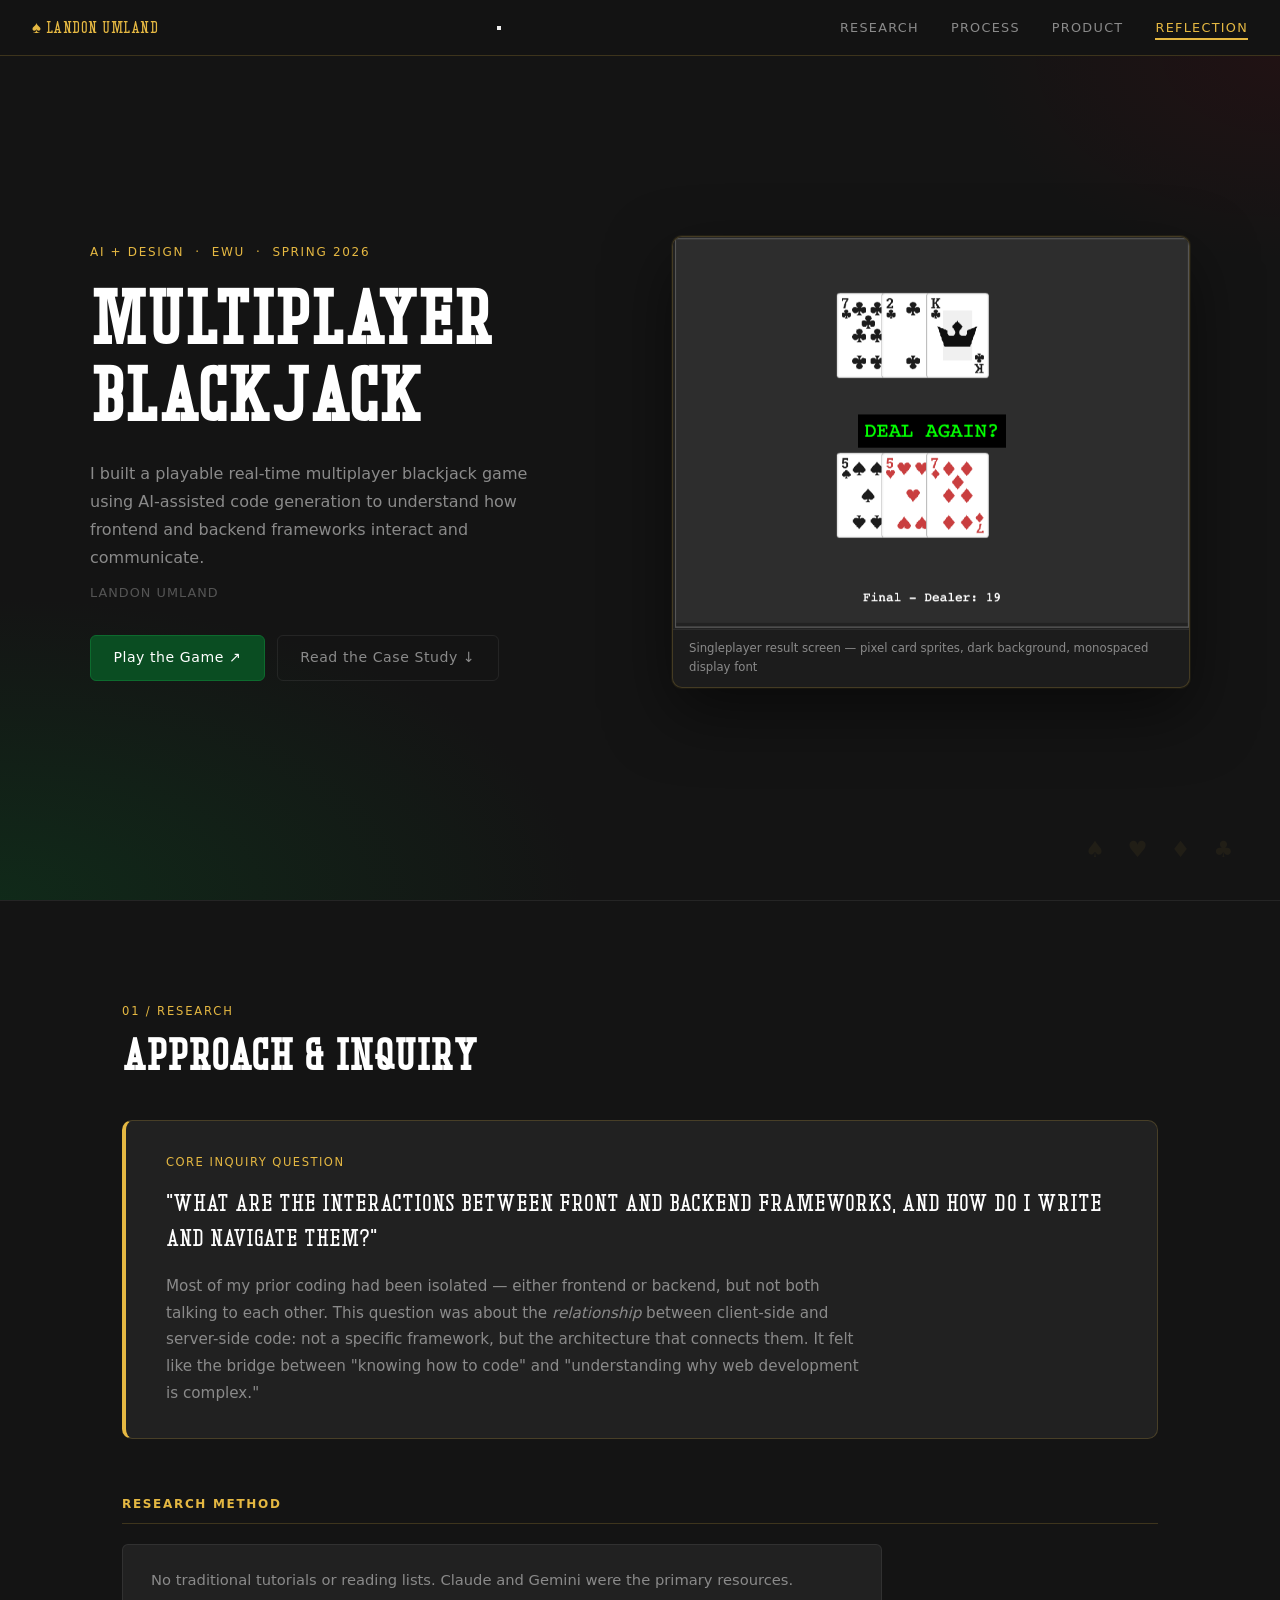
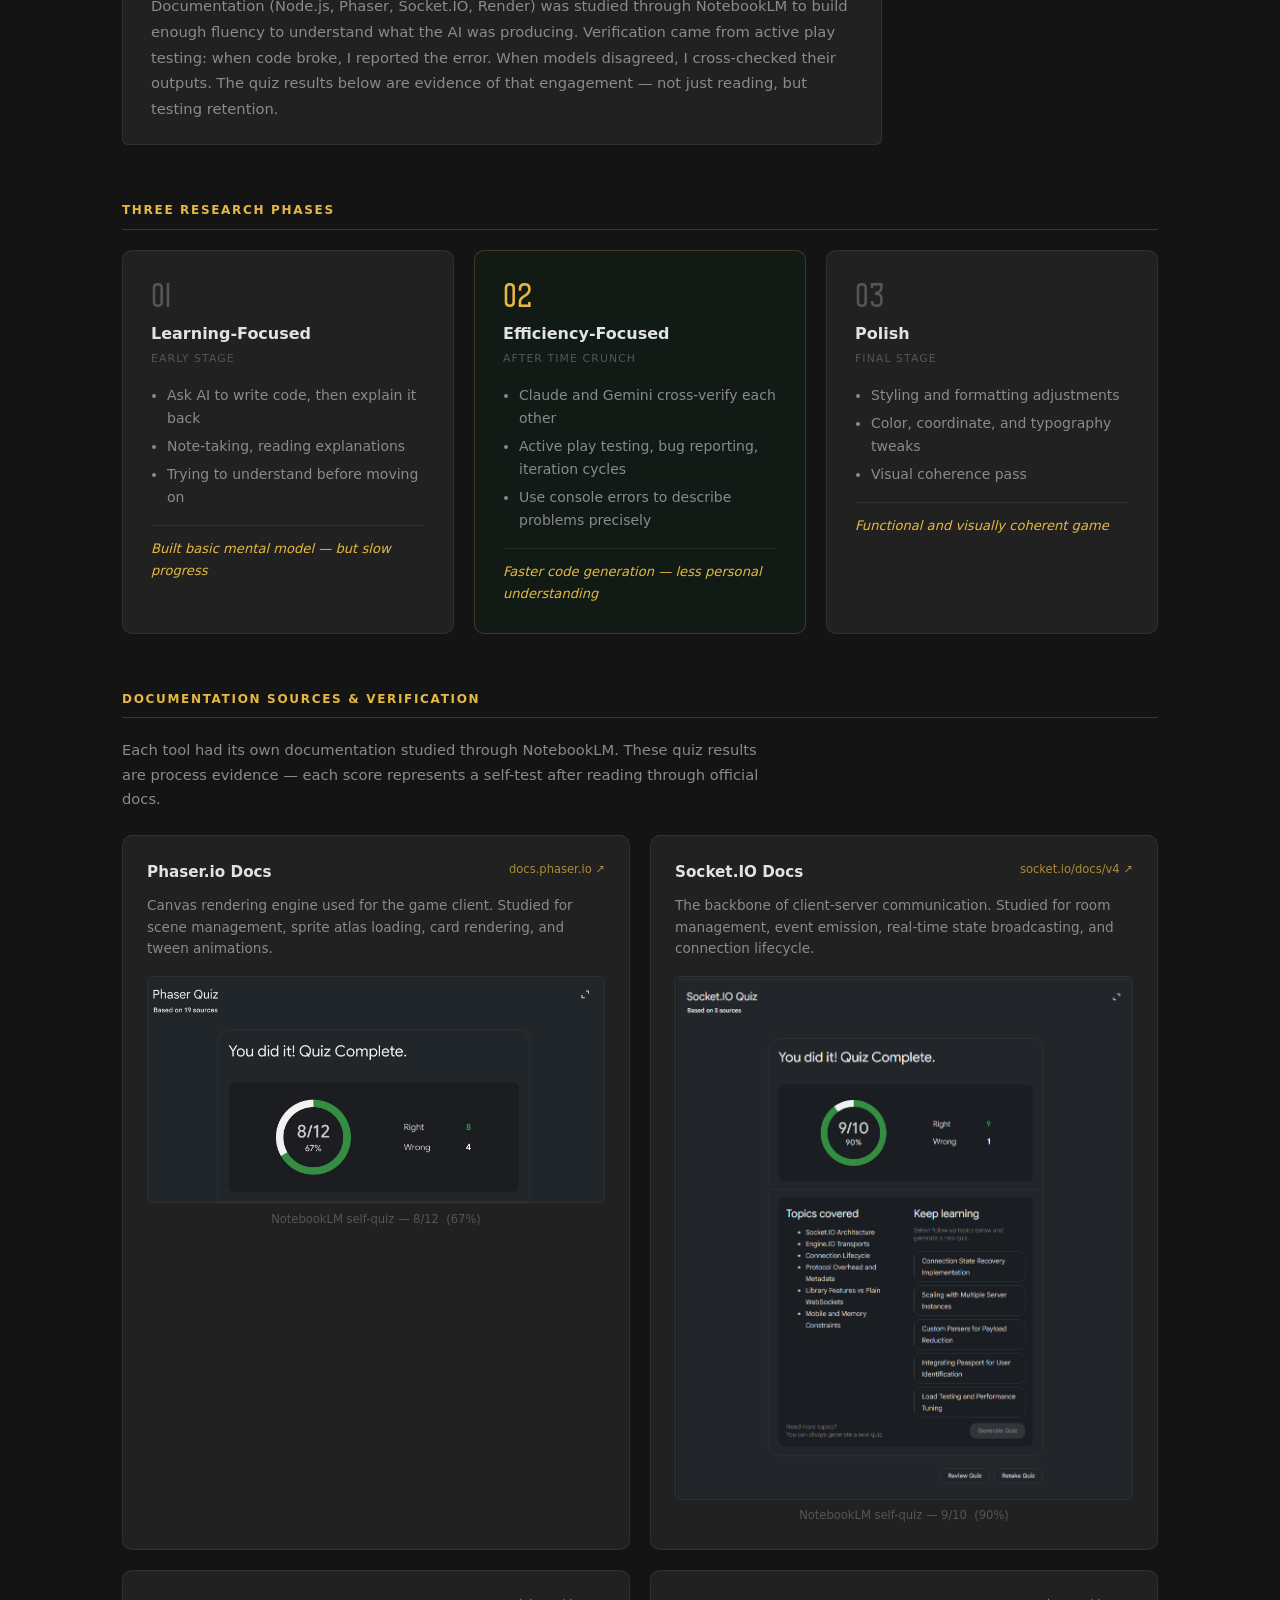
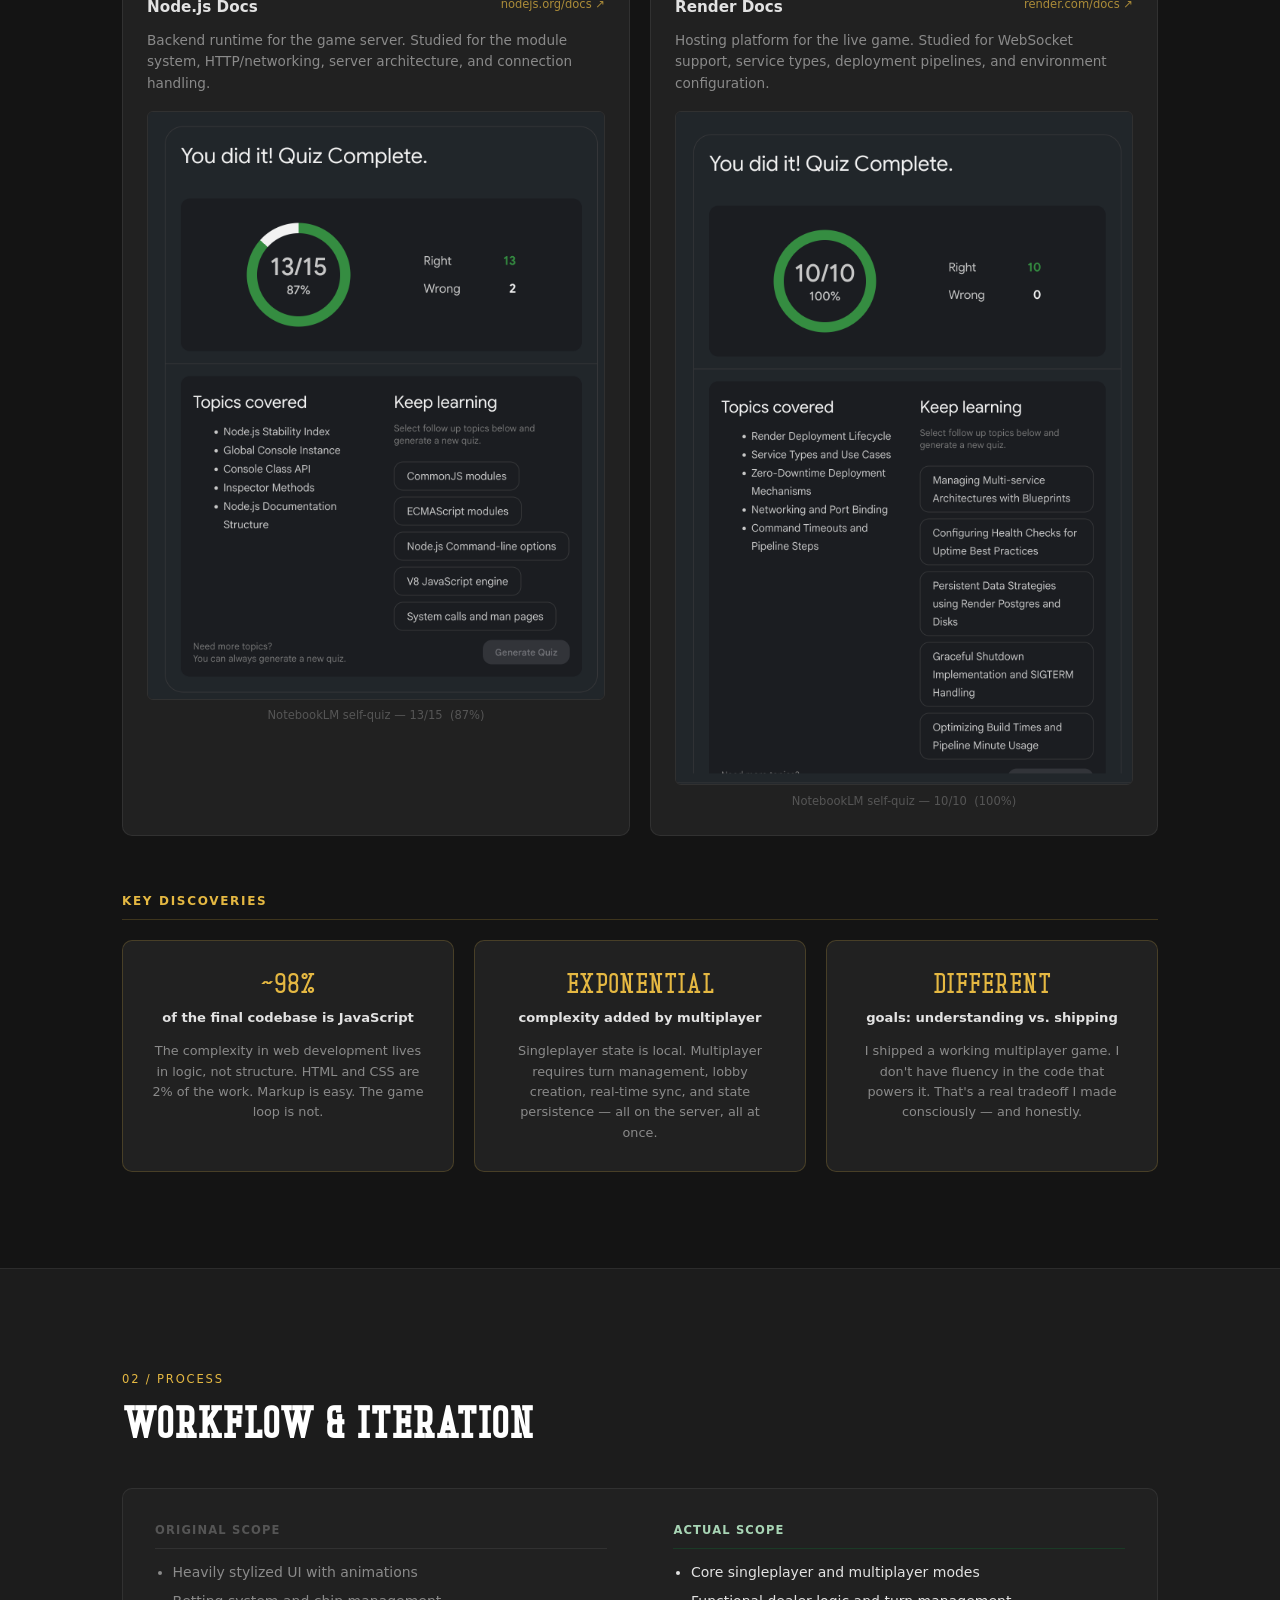
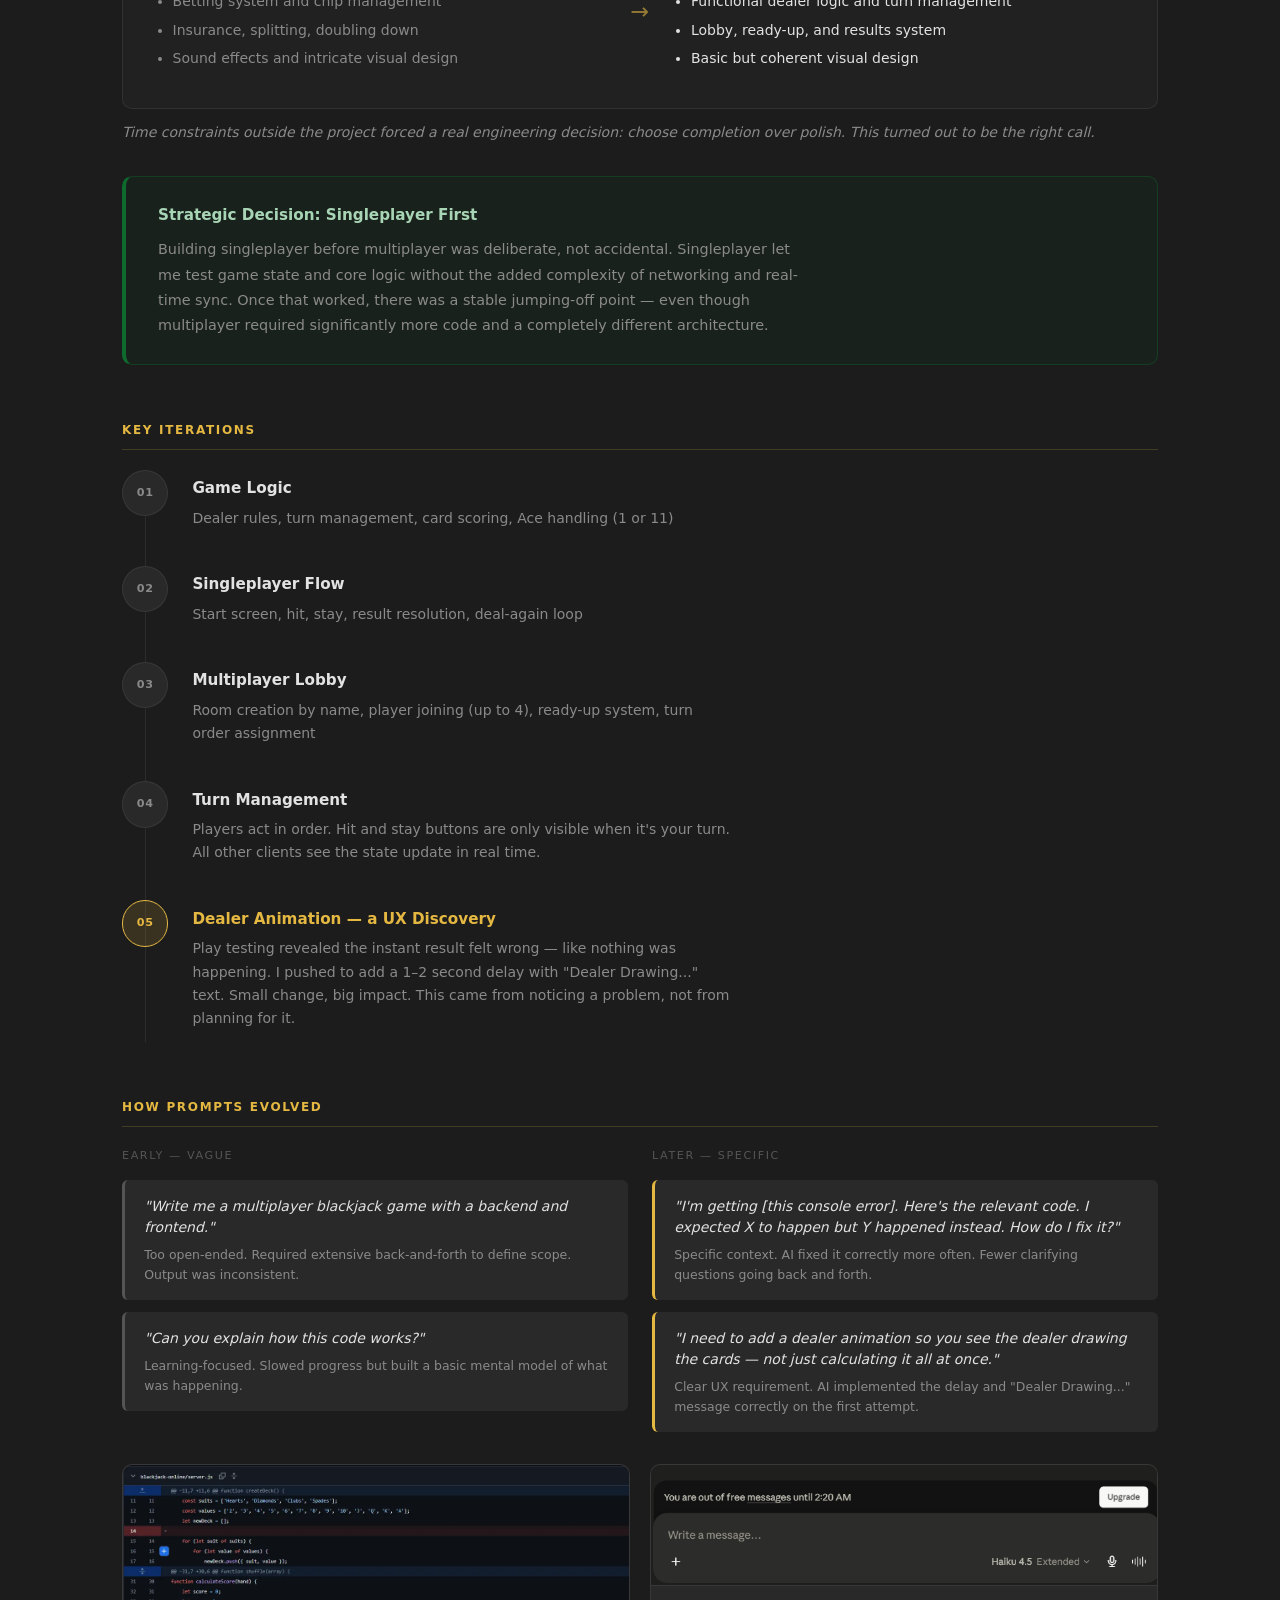
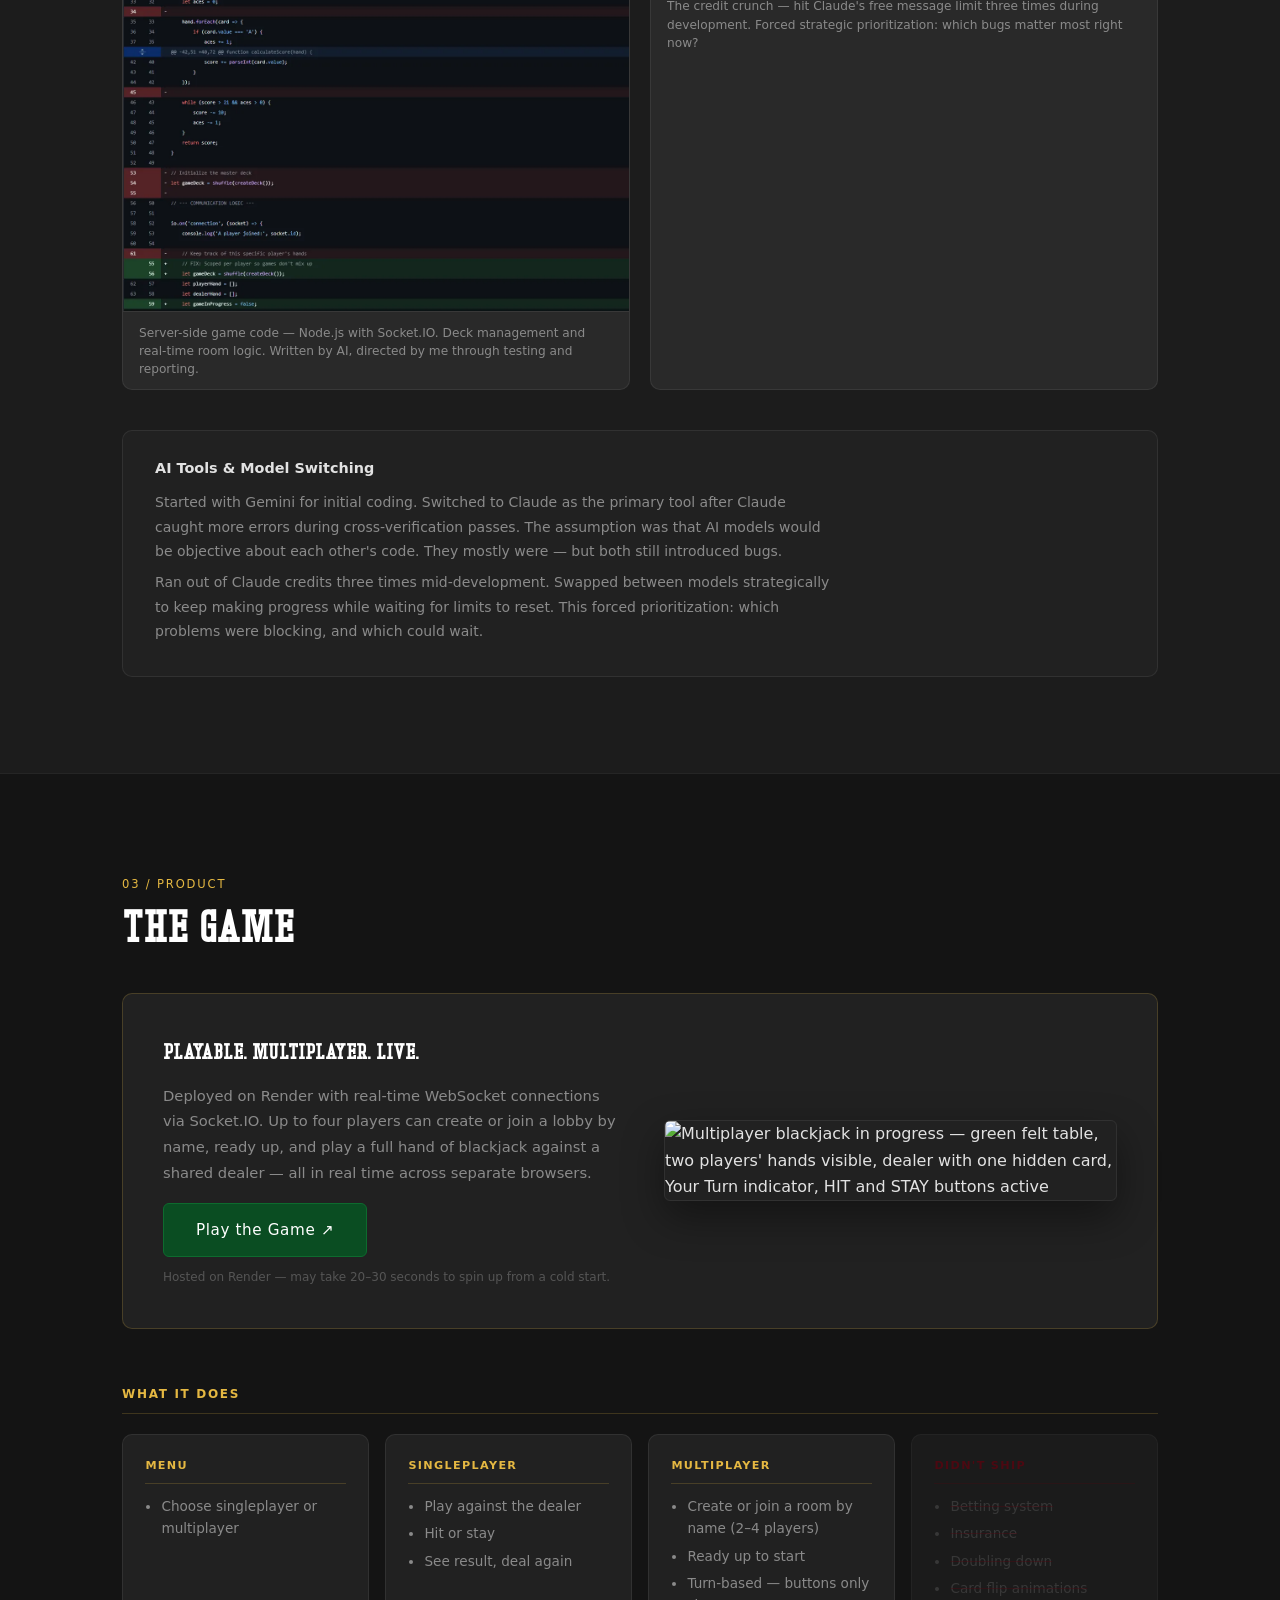
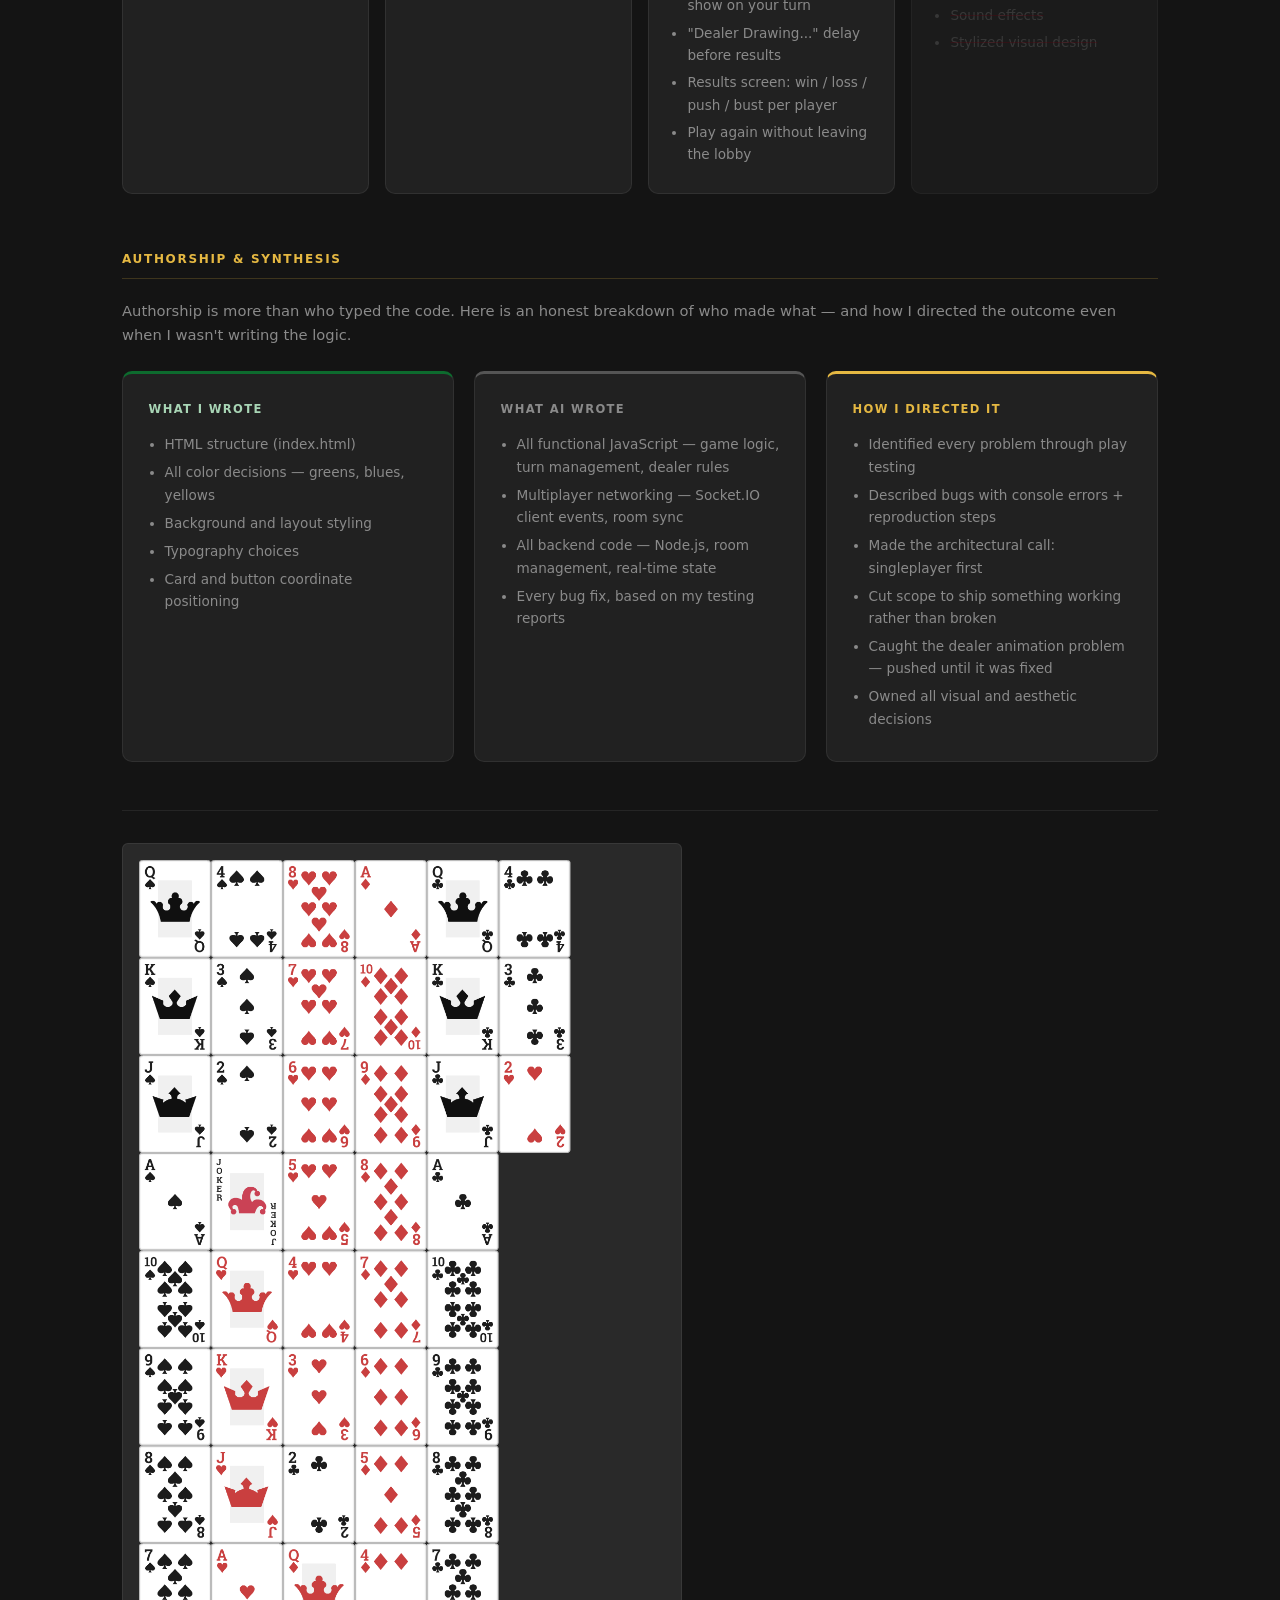
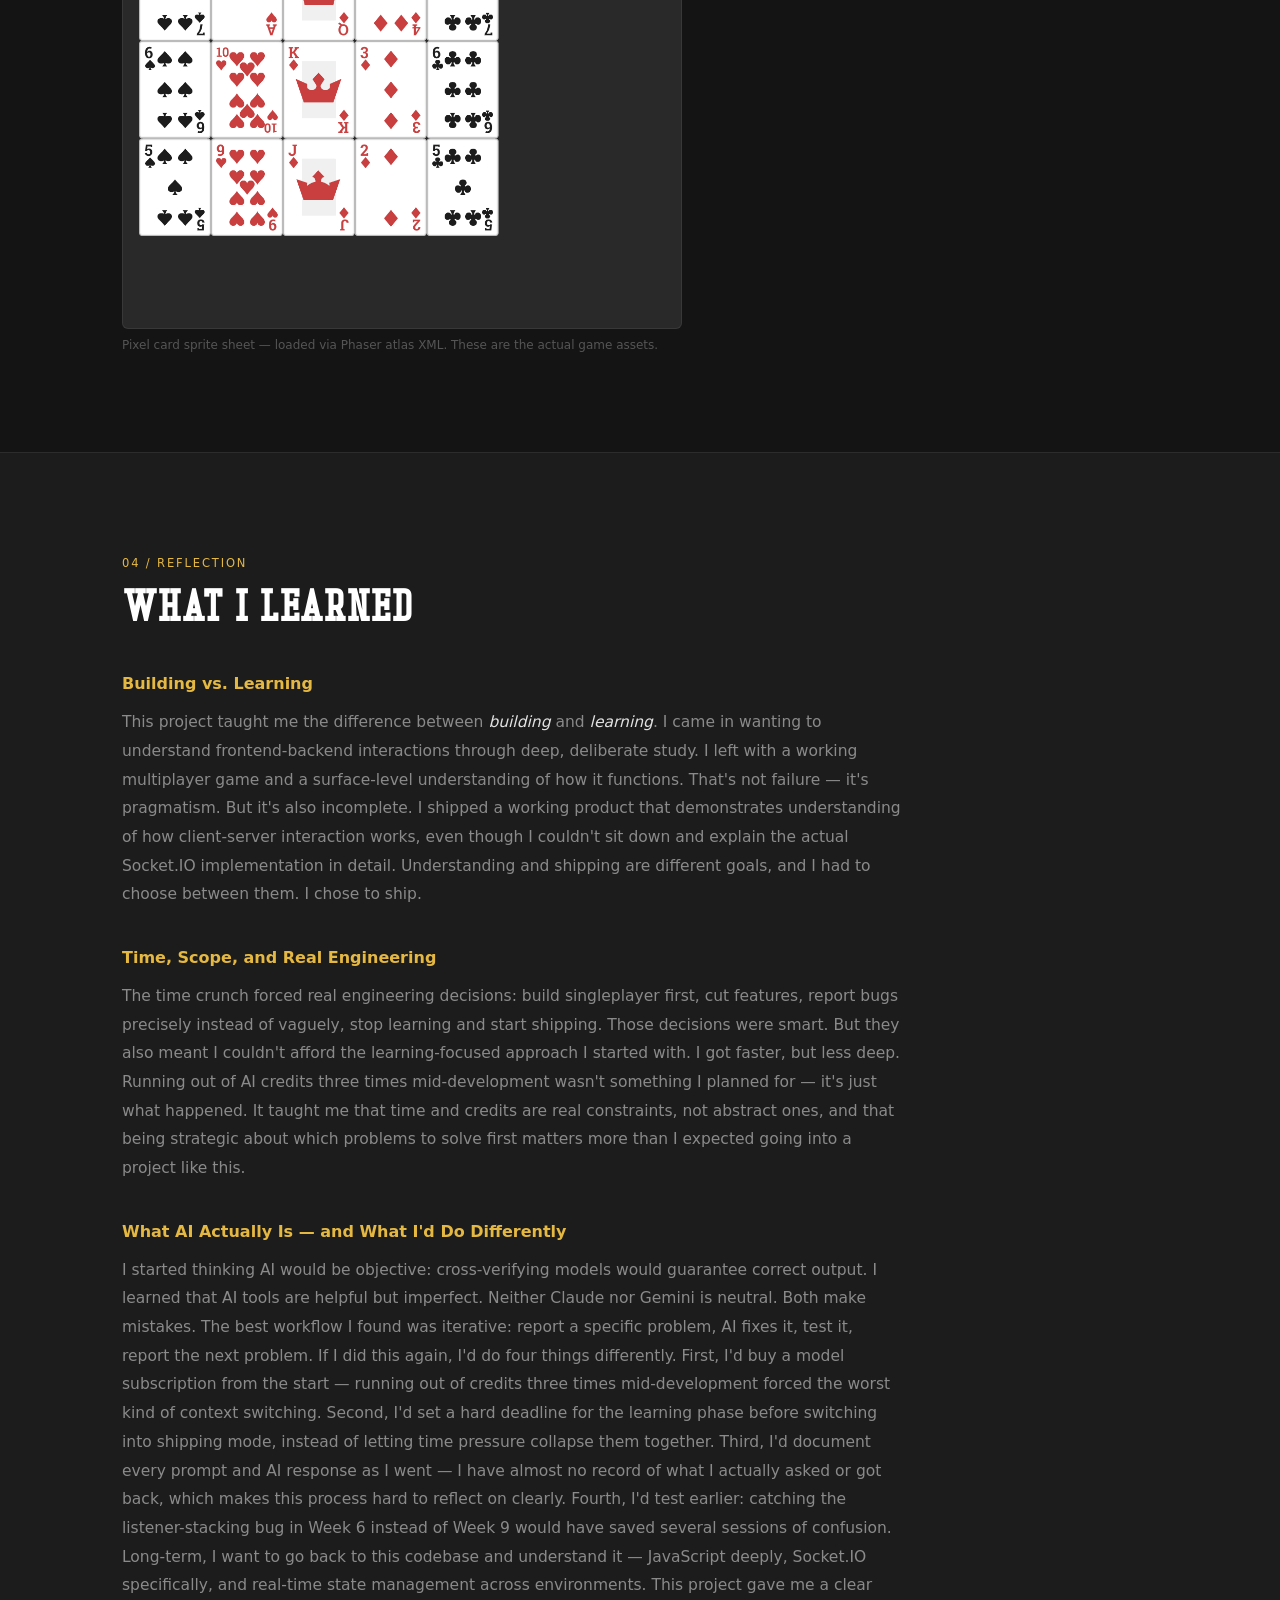
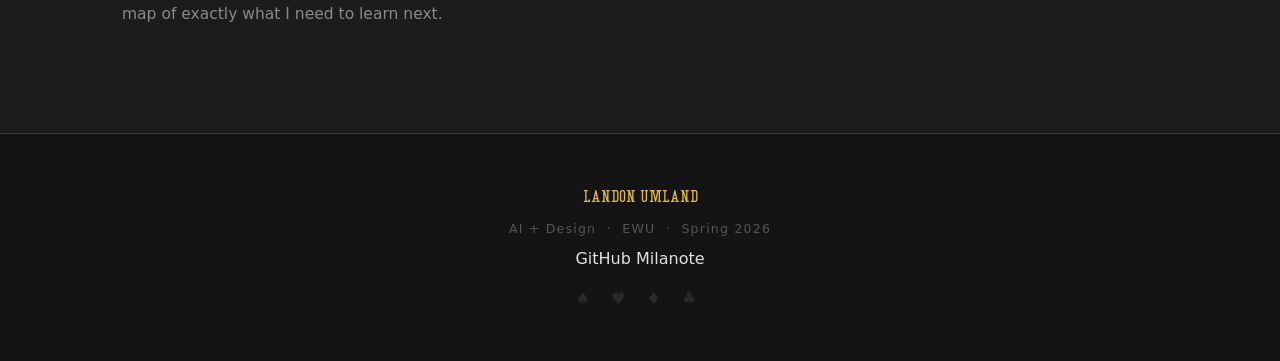
==== commit 2e22ad87: "updated link" ====
--- a/index.html
+++ b/index.html
@@ -11,7 +11,12 @@
 
   <!-- ── NAVIGATION ─────────────────────── -->
   <nav class="nav" id="nav" aria-label="Site navigation">
-    <span class="nav-brand">♠ Landon Umland</span>
+    <a href="#hero" class="nav-brand">♠ Landon Umland</a>
+    <button class="nav-toggle" aria-label="Toggle navigation" aria-expanded="false">
+      <span></span>
+      <span></span>
+      <span></span>
+    </button>
     <ul class="nav-links" role="list">
       <li><a href="#research"   class="nav-link">Research</a></li>
       <li><a href="#process"    class="nav-link">Process</a></li>
@@ -457,8 +462,8 @@
           </div>
           <figure class="product-screenshot">
             <img
-              src="images/game-screenshot.png"
-              alt="The blackjack game showing card sprites on a dark background with a DEAL AGAIN prompt"
+              src="images/multiplayer-screenshot.png"
+              alt="Multiplayer blackjack in progress — green felt table, two players' hands visible, dealer with one hidden card, Your Turn indicator, HIT and STAY buttons active"
               loading="lazy"
             >
           </figure>
@@ -613,52 +618,28 @@
           </div>
 
           <div class="reflection-para">
-            <h3>What AI Actually Is — and What's Next</h3>
+            <h3>What AI Actually Is — and What I'd Do Differently</h3>
             <p>
               I started thinking AI would be objective: cross-verifying models would guarantee correct output.
               I learned that AI tools are helpful but imperfect. Neither Claude nor Gemini is neutral.
               Both make mistakes. The best workflow I found was iterative: report a specific problem,
-              AI fixes it, test it, report the next problem. Long-term, I want to go back to this codebase
-              and actually understand it — not immediately, but eventually.
-              This project gave me a clear map of what I need to learn next:
+              AI fixes it, test it, report the next problem. If I did this again, I'd do four things
+              differently. First, I'd buy a model subscription from the start — running out of credits
+              three times mid-development forced the worst kind of context switching.
+              Second, I'd set a hard deadline for the learning phase before switching into shipping mode,
+              instead of letting time pressure collapse them together.
+              Third, I'd document every prompt and AI response as I went — I have almost no record of
+              what I actually asked or got back, which makes this process hard to reflect on clearly.
+              Fourth, I'd test earlier: catching the listener-stacking bug in Week 6 instead of Week 9
+              would have saved several sessions of confusion.
+              Long-term, I want to go back to this codebase and understand it —
               JavaScript deeply, Socket.IO specifically, and real-time state management across environments.
-              That's a more useful outcome than I expected.
-            </p>
-          </div>
-
-        </div>
-
-        <!-- Workspace Links -->
-        <h3 class="subsection-title">Workspaces &amp; Links</h3>
-        <div class="links-row">
-
-          <a href="https://blackjack-online-2zlx.onrender.com" target="_blank" rel="noopener" class="workspace-link workspace-link--primary">
-            <span class="link-icon" aria-hidden="true">▶</span>
-            <span class="link-text">
-              <strong>Play the Game</strong>
-              <small>blackjack-online-2zlx.onrender.com</small>
-            </span>
-          </a>
-
-          <!-- Replace [YOUR-GITHUB-URL] with your actual GitHub repo URL -->
-          <span class="workspace-link workspace-link--placeholder" title="Add your GitHub repo URL to the HTML">
-            <span class="link-icon" aria-hidden="true">⌥</span>
-            <span class="link-text">
-              <strong>GitHub Repository</strong>
-              <small>[ Add your repo URL in index.html ]</small>
-            </span>
-          </span>
-
-          <!-- Replace [YOUR-MILANOTE-URL] with your actual Milanote board URL -->
-          <span class="workspace-link workspace-link--placeholder" title="Add your Milanote board URL to the HTML">
-            <span class="link-icon" aria-hidden="true">◈</span>
-            <span class="link-text">
-              <strong>Milanote Board</strong>
-              <small>[ Add your Milanote URL in index.html ]</small>
-            </span>
-          </span>
-
-        </div>
+              This project gave me a clear map of exactly what I need to learn next.
+            </p>
+          </div>
+
+        </div>
+
 
       </div>
     </section>
@@ -671,14 +652,19 @@
     <div class="container footer-inner">
       <p class="footer-name">Landon Umland</p>
       <p class="footer-course">AI + Design &nbsp;·&nbsp; EWU &nbsp;·&nbsp; Spring 2026</p>
+      <nav class="footer-links" aria-label="Project links">
+        <a href="https://github.com/lumland03/blackjack-online" target="_blank" rel="noopener">GitHub</a>
+        <a href="https://app.milanote.com/1WjWCF1qUsSc25?p=IeOjXtB9Ebm" target="_blank" rel="noopener">Milanote</a>
+      </nav>
       <p class="footer-suits" aria-hidden="true">♠ ♥ ♦ ♣</p>
     </div>
   </footer>
 
 
-  <!-- Highlight active nav link based on scroll position -->
+  <!-- Nav: scroll highlight + hamburger toggle -->
   <script>
-    const sections = document.querySelectorAll('section[id]');
+    // Highlight active nav link based on scroll position
+    const sections = document.querySelectorAll('#research, #process, #product, #reflection');
     const navLinks = document.querySelectorAll('.nav-link');
 
     const observer = new IntersectionObserver(
@@ -698,6 +684,23 @@
     );
 
     sections.forEach((section) => observer.observe(section));
+
+    // Hamburger menu toggle
+    const navToggle = document.querySelector('.nav-toggle');
+    const navLinksList = document.querySelector('.nav-links');
+
+    navToggle.addEventListener('click', () => {
+      const isOpen = navLinksList.classList.toggle('is-open');
+      navToggle.setAttribute('aria-expanded', isOpen);
+    });
+
+    // Close menu when any nav link is tapped
+    navLinks.forEach((link) => {
+      link.addEventListener('click', () => {
+        navLinksList.classList.remove('is-open');
+        navToggle.setAttribute('aria-expanded', 'false');
+      });
+    });
   </script>
 
 </body>
